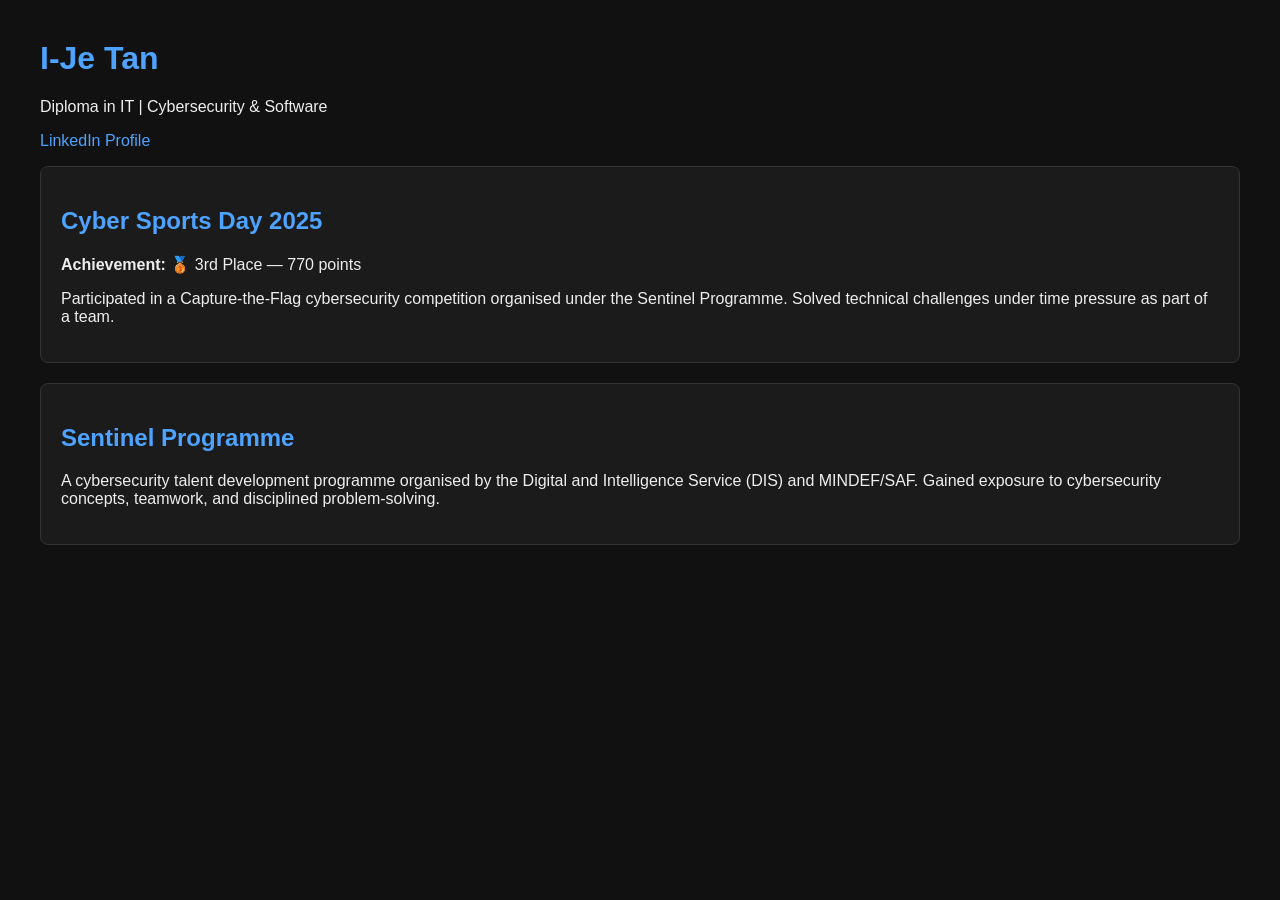
==== index.html @ 93684043 "Create initial digital portfolio webpage This is the initial commit for the digital portfolio webpag" ====
<!DOCTYPE html>
<html lang="en">
<head>
  <meta charset="UTF-8">
  <title>I-Je Tan | Digital Portfolio</title>
  <meta name="viewport" content="width=device-width, initial-scale=1">
  <style>
    body {
      font-family: Arial, sans-serif;
      margin: 40px;
      background: #111;
      color: #eee;
    }
    h1, h2 {
      color: #4da3ff;
    }
    a {
      color: #4da3ff;
      text-decoration: none;
    }
    .card {
      border: 1px solid #333;
      padding: 20px;
      margin-bottom: 20px;
      border-radius: 8px;
      background: #1b1b1b;
    }
  </style>
</head>
<body>

  <h1>I-Je Tan</h1>
  <p>Diploma in IT | Cybersecurity & Software</p>
  <p>
    <a href="https://www.linkedin.com/in/i-je-tan-664013350/" target="_blank">
      LinkedIn Profile
    </a>
  </p>

  <div class="card">
    <h2>Cyber Sports Day 2025</h2>
    <p><strong>Achievement:</strong> 🥉 3rd Place — 770 points</p>
    <p>
      Participated in a Capture-the-Flag cybersecurity competition organised under the
      Sentinel Programme. Solved technical challenges under time pressure as part of a team.
    </p>
  </div>

  <div class="card">
    <h2>Sentinel Programme</h2>
    <p>
      A cybersecurity talent development programme organised by the Digital and Intelligence
      Service (DIS) and MINDEF/SAF. Gained exposure to cybersecurity concepts, teamwork,
      and disciplined problem-solving.
    </p>
  </div>

</body>
</html>
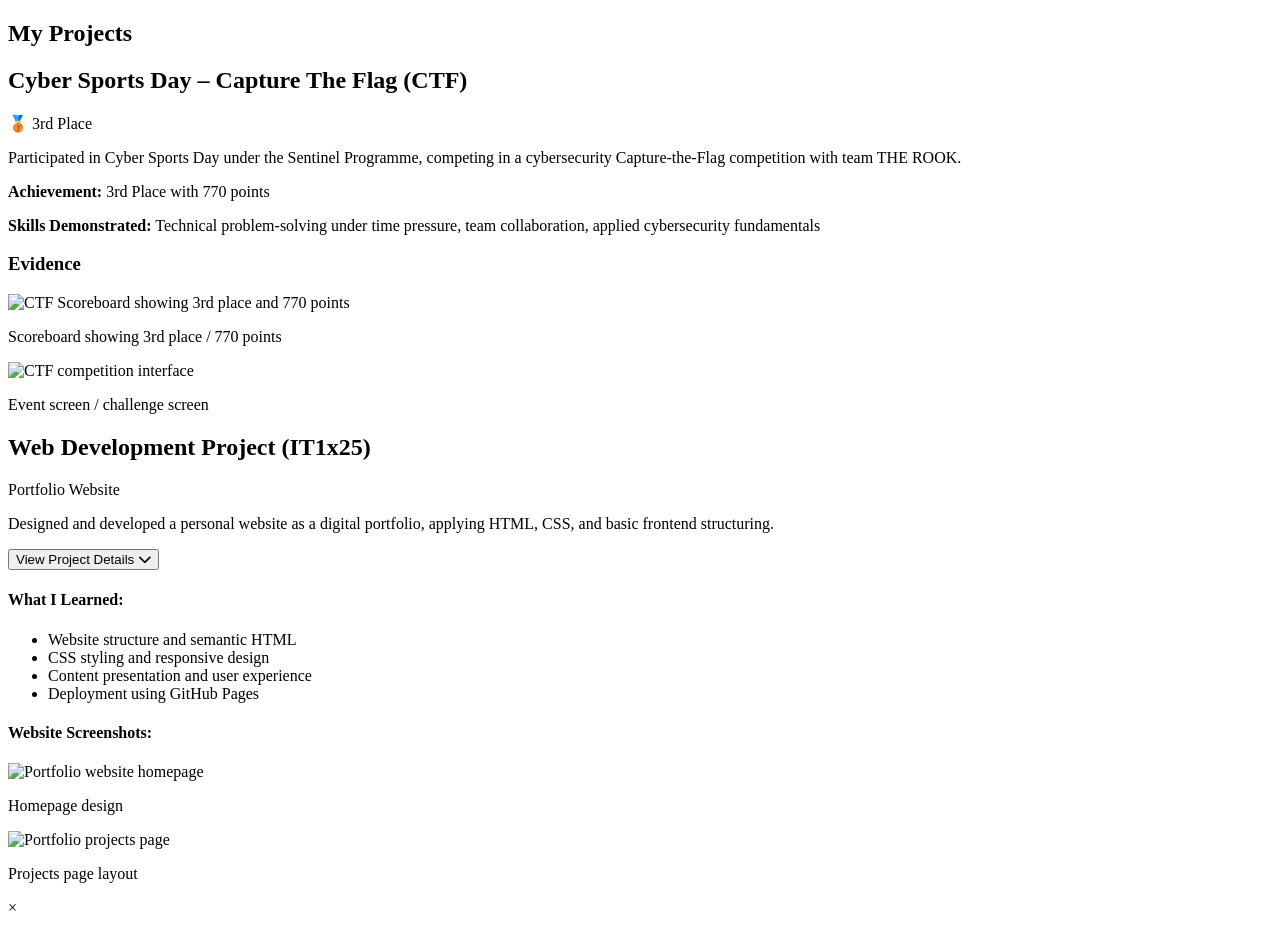
==== commit 48458af4: "Revise index.html for portfolio enhancements Updated the structure and content of the portfolio page" ====
--- a/index.html
+++ b/index.html
@@ -1,59 +1,114 @@
 <!DOCTYPE html>
 <html lang="en">
 <head>
-  <meta charset="UTF-8">
-  <title>I-Je Tan | Digital Portfolio</title>
-  <meta name="viewport" content="width=device-width, initial-scale=1">
-  <style>
-    body {
-      font-family: Arial, sans-serif;
-      margin: 40px;
-      background: #111;
-      color: #eee;
-    }
-    h1, h2 {
-      color: #4da3ff;
-    }
-    a {
-      color: #4da3ff;
-      text-decoration: none;
-    }
-    .card {
-      border: 1px solid #333;
-      padding: 20px;
-      margin-bottom: 20px;
-      border-radius: 8px;
-      background: #1b1b1b;
-    }
-  </style>
+    <meta charset="UTF-8">
+    <meta name="viewport" content="width=device-width, initial-scale=1.0">
+    <title>Projects - Your Portfolio</title>
+    <link rel="stylesheet" href="../css/style.css">
+    <link rel="stylesheet" href="https://cdnjs.cloudflare.com/ajax/libs/font-awesome/6.4.0/css/all.min.css">
 </head>
 <body>
+    <nav class="navbar">
+        <!-- Same navigation as index.html -->
+    </nav>
 
-  <h1>I-Je Tan</h1>
-  <p>Diploma in IT | Cybersecurity & Software</p>
-  <p>
-    <a href="https://www.linkedin.com/in/i-je-tan-664013350/" target="_blank">
-      LinkedIn Profile
-    </a>
-  </p>
+    <section class="projects">
+        <div class="container">
+            <h1>My Projects</h1>
+            
+            <!-- Cyber Sports Day CTF -->
+            <div class="project-card fade-in">
+                <div class="project-header">
+                    <h2>Cyber Sports Day – Capture The Flag (CTF)</h2>
+                    <span class="badge">🥉 3rd Place</span>
+                </div>
+                <div class="project-content">
+                    <p>Participated in Cyber Sports Day under the Sentinel Programme, competing in a cybersecurity Capture-the-Flag competition with team THE ROOK.</p>
+                    <div class="project-details">
+                        <p><strong>Achievement:</strong> 3rd Place with 770 points</p>
+                        <p><strong>Skills Demonstrated:</strong> Technical problem-solving under time pressure, team collaboration, applied cybersecurity fundamentals</p>
+                    </div>
+                    
+                    <!-- Image Gallery -->
+                    <div class="image-gallery">
+                        <h3>Evidence</h3>
+                        <div class="gallery-grid">
+                            <div class="gallery-item">
+                                <img src="../assets/images/cyber-sports/scoreboard.png" 
+                                     alt="CTF Scoreboard showing 3rd place and 770 points" 
+                                     class="lightbox-trigger"
+                                     data-caption="CTF Competition Scoreboard - 3rd Place with 770 points">
+                                <p class="caption">Scoreboard showing 3rd place / 770 points</p>
+                            </div>
+                            <div class="gallery-item">
+                                <img src="../assets/images/cyber-sports/competition.png" 
+                                     alt="CTF competition interface" 
+                                     class="lightbox-trigger"
+                                     data-caption="CTF Competition Interface - Team THE ROOK">
+                                <p class="caption">Event screen / challenge screen</p>
+                            </div>
+                        </div>
+                    </div>
+                </div>
+            </div>
 
-  <div class="card">
-    <h2>Cyber Sports Day 2025</h2>
-    <p><strong>Achievement:</strong> 🥉 3rd Place — 770 points</p>
-    <p>
-      Participated in a Capture-the-Flag cybersecurity competition organised under the
-      Sentinel Programme. Solved technical challenges under time pressure as part of a team.
-    </p>
-  </div>
+            <!-- Web Development Project -->
+            <div class="project-card fade-in">
+                <div class="project-header">
+                    <h2>Web Development Project (IT1x25)</h2>
+                    <span class="badge">Portfolio Website</span>
+                </div>
+                <div class="project-content">
+                    <p>Designed and developed a personal website as a digital portfolio, applying HTML, CSS, and basic frontend structuring.</p>
+                    
+                    <button class="expand-btn">View Project Details <i class="fas fa-chevron-down"></i></button>
+                    
+                    <div class="expandable-content">
+                        <h4>What I Learned:</h4>
+                        <ul>
+                            <li>Website structure and semantic HTML</li>
+                            <li>CSS styling and responsive design</li>
+                            <li>Content presentation and user experience</li>
+                            <li>Deployment using GitHub Pages</li>
+                        </ul>
+                        
+                        <!-- Website Screenshots -->
+                        <div class="image-gallery">
+                            <h4>Website Screenshots:</h4>
+                            <div class="gallery-grid">
+                                <div class="gallery-item">
+                                    <img src="../assets/images/website/homepage.png" 
+                                         alt="Portfolio website homepage" 
+                                         class="lightbox-trigger"
+                                         data-caption="Portfolio Homepage - Clean and professional design">
+                                    <p class="caption">Homepage design</p>
+                                </div>
+                                <div class="gallery-item">
+                                    <img src="../assets/images/website/projects-page.png" 
+                                         alt="Portfolio projects page" 
+                                         class="lightbox-trigger"
+                                         data-caption="Projects Page - Showcasing technical work">
+                                    <p class="caption">Projects page layout</p>
+                                </div>
+                            </div>
+                        </div>
+                    </div>
+                </div>
+            </div>
+        </div>
+    </section>
 
-  <div class="card">
-    <h2>Sentinel Programme</h2>
-    <p>
-      A cybersecurity talent development programme organised by the Digital and Intelligence
-      Service (DIS) and MINDEF/SAF. Gained exposure to cybersecurity concepts, teamwork,
-      and disciplined problem-solving.
-    </p>
-  </div>
+    <!-- Lightbox Modal -->
+    <div id="lightbox" class="lightbox">
+        <span class="close-lightbox">&times;</span>
+        <img class="lightbox-content" id="lightbox-img">
+        <div id="lightbox-caption"></div>
+    </div>
 
+    <footer>
+        <!-- Same footer as index.html -->
+    </footer>
+
+    <script src="../js/main.js"></script>
 </body>
 </html>
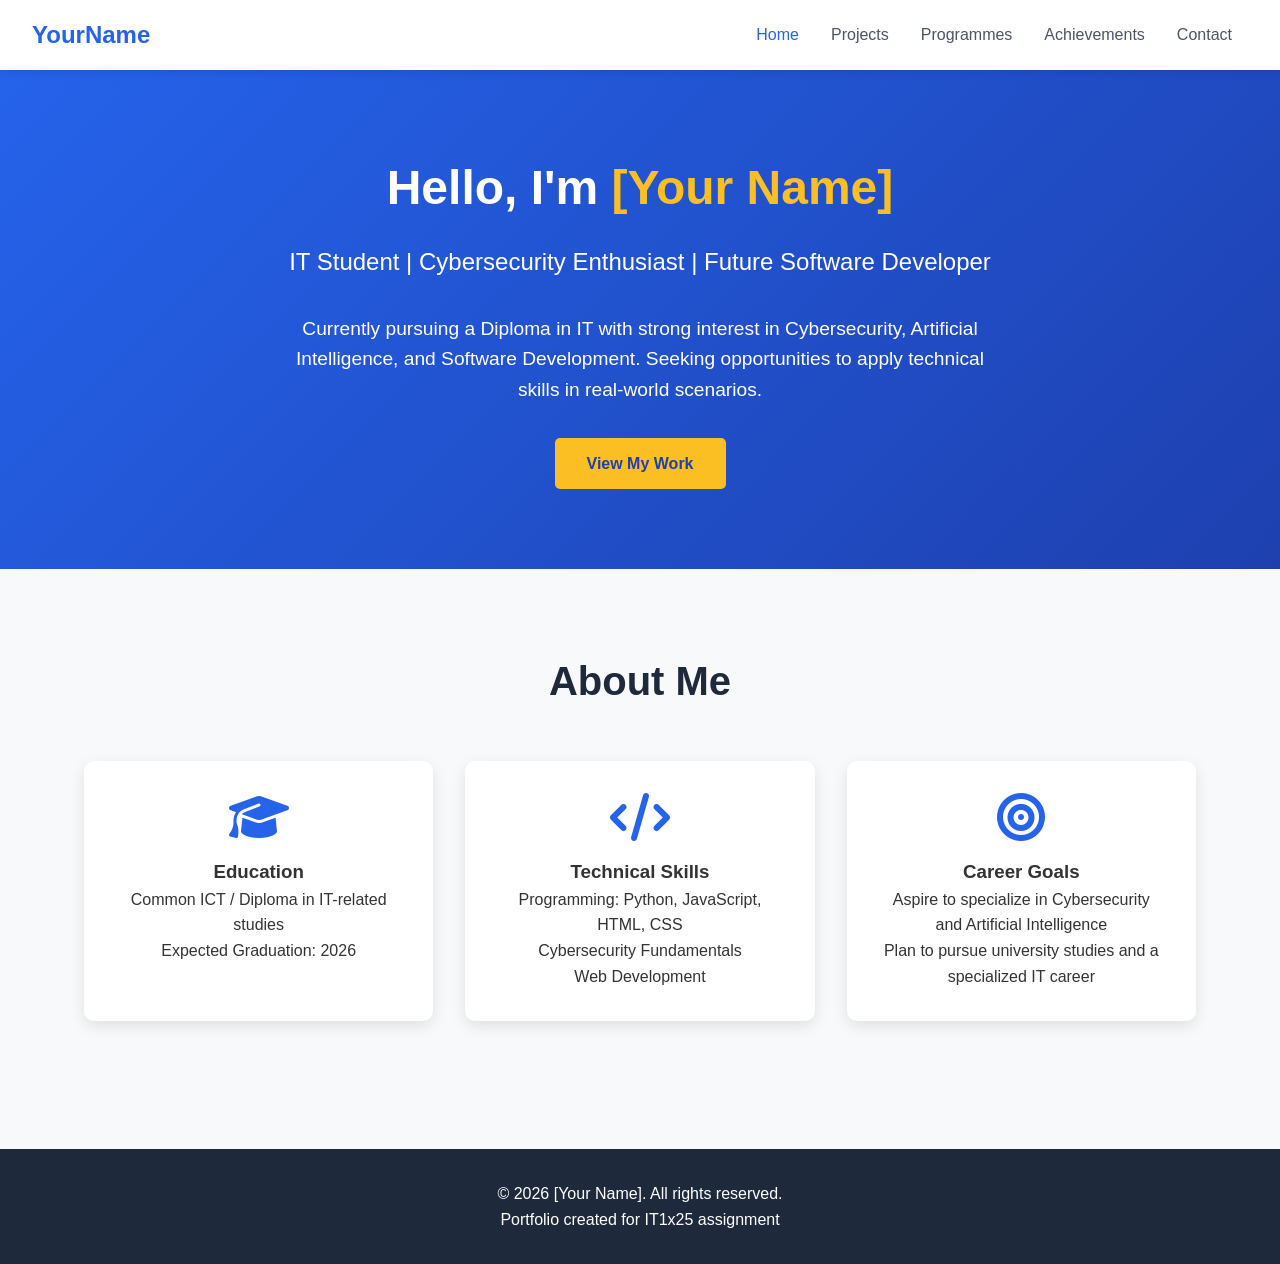
==== commit c718f4a6: "Revamp index.html with new layout and content Updated the title and stylesheet link. Enhanced naviga" ====
--- a/index.html
+++ b/index.html
@@ -3,112 +3,72 @@
 <head>
     <meta charset="UTF-8">
     <meta name="viewport" content="width=device-width, initial-scale=1.0">
-    <title>Projects - Your Portfolio</title>
-    <link rel="stylesheet" href="../css/style.css">
+    <title>Your Name - Portfolio</title>
+    <link rel="stylesheet" href="css/style.css">
     <link rel="stylesheet" href="https://cdnjs.cloudflare.com/ajax/libs/font-awesome/6.4.0/css/all.min.css">
 </head>
 <body>
     <nav class="navbar">
-        <!-- Same navigation as index.html -->
+        <div class="nav-container">
+            <a href="index.html" class="logo">YourName</a>
+            <ul class="nav-menu">
+                <li><a href="index.html" class="nav-link active">Home</a></li>
+                <li><a href="pages/projects.html" class="nav-link">Projects</a></li>
+                <li><a href="pages/programmes.html" class="nav-link">Programmes</a></li>
+                <li><a href="pages/achievements.html" class="nav-link">Achievements</a></li>
+                <li><a href="pages/contact.html" class="nav-link">Contact</a></li>
+            </ul>
+            <div class="hamburger">
+                <span class="bar"></span>
+                <span class="bar"></span>
+                <span class="bar"></span>
+            </div>
+        </div>
     </nav>
 
-    <section class="projects">
+    <section class="hero">
+        <div class="hero-content">
+            <h1 class="fade-in">Hello, I'm <span class="highlight">[Your Name]</span></h1>
+            <h2 class="fade-in">IT Student | Cybersecurity Enthusiast | Future Software Developer</h2>
+            <p class="fade-in">Currently pursuing a Diploma in IT with strong interest in Cybersecurity, Artificial Intelligence, and Software Development. Seeking opportunities to apply technical skills in real-world scenarios.</p>
+            <a href="pages/projects.html" class="btn fade-in">View My Work</a>
+        </div>
+    </section>
+
+    <section class="about">
         <div class="container">
-            <h1>My Projects</h1>
-            
-            <!-- Cyber Sports Day CTF -->
-            <div class="project-card fade-in">
-                <div class="project-header">
-                    <h2>Cyber Sports Day – Capture The Flag (CTF)</h2>
-                    <span class="badge">🥉 3rd Place</span>
+            <h2>About Me</h2>
+            <div class="about-grid">
+                <div class="about-card">
+                    <i class="fas fa-graduation-cap"></i>
+                    <h3>Education</h3>
+                    <p>Common ICT / Diploma in IT-related studies</p>
+                    <p>Expected Graduation: 2026</p>
                 </div>
-                <div class="project-content">
-                    <p>Participated in Cyber Sports Day under the Sentinel Programme, competing in a cybersecurity Capture-the-Flag competition with team THE ROOK.</p>
-                    <div class="project-details">
-                        <p><strong>Achievement:</strong> 3rd Place with 770 points</p>
-                        <p><strong>Skills Demonstrated:</strong> Technical problem-solving under time pressure, team collaboration, applied cybersecurity fundamentals</p>
-                    </div>
-                    
-                    <!-- Image Gallery -->
-                    <div class="image-gallery">
-                        <h3>Evidence</h3>
-                        <div class="gallery-grid">
-                            <div class="gallery-item">
-                                <img src="../assets/images/cyber-sports/scoreboard.png" 
-                                     alt="CTF Scoreboard showing 3rd place and 770 points" 
-                                     class="lightbox-trigger"
-                                     data-caption="CTF Competition Scoreboard - 3rd Place with 770 points">
-                                <p class="caption">Scoreboard showing 3rd place / 770 points</p>
-                            </div>
-                            <div class="gallery-item">
-                                <img src="../assets/images/cyber-sports/competition.png" 
-                                     alt="CTF competition interface" 
-                                     class="lightbox-trigger"
-                                     data-caption="CTF Competition Interface - Team THE ROOK">
-                                <p class="caption">Event screen / challenge screen</p>
-                            </div>
-                        </div>
-                    </div>
+                <div class="about-card">
+                    <i class="fas fa-code"></i>
+                    <h3>Technical Skills</h3>
+                    <p>Programming: Python, JavaScript, HTML, CSS</p>
+                    <p>Cybersecurity Fundamentals</p>
+                    <p>Web Development</p>
                 </div>
-            </div>
-
-            <!-- Web Development Project -->
-            <div class="project-card fade-in">
-                <div class="project-header">
-                    <h2>Web Development Project (IT1x25)</h2>
-                    <span class="badge">Portfolio Website</span>
-                </div>
-                <div class="project-content">
-                    <p>Designed and developed a personal website as a digital portfolio, applying HTML, CSS, and basic frontend structuring.</p>
-                    
-                    <button class="expand-btn">View Project Details <i class="fas fa-chevron-down"></i></button>
-                    
-                    <div class="expandable-content">
-                        <h4>What I Learned:</h4>
-                        <ul>
-                            <li>Website structure and semantic HTML</li>
-                            <li>CSS styling and responsive design</li>
-                            <li>Content presentation and user experience</li>
-                            <li>Deployment using GitHub Pages</li>
-                        </ul>
-                        
-                        <!-- Website Screenshots -->
-                        <div class="image-gallery">
-                            <h4>Website Screenshots:</h4>
-                            <div class="gallery-grid">
-                                <div class="gallery-item">
-                                    <img src="../assets/images/website/homepage.png" 
-                                         alt="Portfolio website homepage" 
-                                         class="lightbox-trigger"
-                                         data-caption="Portfolio Homepage - Clean and professional design">
-                                    <p class="caption">Homepage design</p>
-                                </div>
-                                <div class="gallery-item">
-                                    <img src="../assets/images/website/projects-page.png" 
-                                         alt="Portfolio projects page" 
-                                         class="lightbox-trigger"
-                                         data-caption="Projects Page - Showcasing technical work">
-                                    <p class="caption">Projects page layout</p>
-                                </div>
-                            </div>
-                        </div>
-                    </div>
+                <div class="about-card">
+                    <i class="fas fa-bullseye"></i>
+                    <h3>Career Goals</h3>
+                    <p>Aspire to specialize in Cybersecurity and Artificial Intelligence</p>
+                    <p>Plan to pursue university studies and a specialized IT career</p>
                 </div>
             </div>
         </div>
     </section>
 
-    <!-- Lightbox Modal -->
-    <div id="lightbox" class="lightbox">
-        <span class="close-lightbox">&times;</span>
-        <img class="lightbox-content" id="lightbox-img">
-        <div id="lightbox-caption"></div>
-    </div>
-
     <footer>
-        <!-- Same footer as index.html -->
+        <div class="container">
+            <p>&copy; 2026 [Your Name]. All rights reserved.</p>
+            <p>Portfolio created for IT1x25 assignment</p>
+        </div>
     </footer>
 
-    <script src="../js/main.js"></script>
+    <script src="js/main.js"></script>
 </body>
 </html>
--- a/css/style.css
+++ b/css/style.css
@@ -0,0 +1,362 @@
+/* Reset and Base Styles */
+* {
+    margin: 0;
+    padding: 0;
+    box-sizing: border-box;
+}
+
+body {
+    font-family: 'Segoe UI', Tahoma, Geneva, Verdana, sans-serif;
+    line-height: 1.6;
+    color: #333;
+    background-color: #f8f9fa;
+}
+
+.container {
+    width: 90%;
+    max-width: 1200px;
+    margin: 0 auto;
+    padding: 0 20px;
+}
+
+/* Navigation */
+.navbar {
+    background-color: #fff;
+    box-shadow: 0 2px 10px rgba(0,0,0,0.1);
+    position: sticky;
+    top: 0;
+    z-index: 1000;
+}
+
+.nav-container {
+    display: flex;
+    justify-content: space-between;
+    align-items: center;
+    padding: 1rem 2rem;
+}
+
+.logo {
+    font-size: 1.5rem;
+    font-weight: 700;
+    color: #2563eb;
+    text-decoration: none;
+}
+
+.nav-menu {
+    display: flex;
+    list-style: none;
+}
+
+.nav-link {
+    padding: 0.5rem 1rem;
+    text-decoration: none;
+    color: #4b5563;
+    font-weight: 500;
+    transition: color 0.3s;
+}
+
+.nav-link:hover, .nav-link.active {
+    color: #2563eb;
+}
+
+.hamburger {
+    display: none;
+    cursor: pointer;
+}
+
+.bar {
+    display: block;
+    width: 25px;
+    height: 3px;
+    margin: 5px auto;
+    background-color: #333;
+    transition: all 0.3s;
+}
+
+/* Hero Section */
+.hero {
+    background: linear-gradient(135deg, #2563eb 0%, #1e40af 100%);
+    color: white;
+    padding: 5rem 0;
+    text-align: center;
+}
+
+.hero-content h1 {
+    font-size: 3rem;
+    margin-bottom: 1rem;
+}
+
+.highlight {
+    color: #fbbf24;
+}
+
+.hero-content h2 {
+    font-size: 1.5rem;
+    font-weight: 400;
+    margin-bottom: 2rem;
+    opacity: 0.9;
+}
+
+.hero-content p {
+    font-size: 1.2rem;
+    max-width: 700px;
+    margin: 0 auto 2rem;
+    opacity: 0.9;
+}
+
+.btn {
+    display: inline-block;
+    background-color: #fbbf24;
+    color: #1e40af;
+    padding: 0.8rem 2rem;
+    border-radius: 5px;
+    text-decoration: none;
+    font-weight: 600;
+    transition: transform 0.3s, background-color 0.3s;
+}
+
+.btn:hover {
+    transform: translateY(-3px);
+    background-color: #f59e0b;
+}
+
+/* About Section */
+.about {
+    padding: 5rem 0;
+}
+
+.about h2 {
+    text-align: center;
+    font-size: 2.5rem;
+    margin-bottom: 3rem;
+    color: #1e293b;
+}
+
+.about-grid {
+    display: grid;
+    grid-template-columns: repeat(auto-fit, minmax(300px, 1fr));
+    gap: 2rem;
+}
+
+.about-card {
+    background: white;
+    padding: 2rem;
+    border-radius: 10px;
+    box-shadow: 0 5px 15px rgba(0,0,0,0.1);
+    text-align: center;
+    transition: transform 0.3s;
+}
+
+.about-card:hover {
+    transform: translateY(-10px);
+}
+
+.about-card i {
+    font-size: 3rem;
+    color: #2563eb;
+    margin-bottom: 1rem;
+}
+
+/* Projects Section */
+.projects {
+    padding: 5rem 0;
+}
+
+.project-card {
+    background: white;
+    border-radius: 10px;
+    box-shadow: 0 5px 15px rgba(0,0,0,0.1);
+    margin-bottom: 2rem;
+    overflow: hidden;
+}
+
+.project-header {
+    background: linear-gradient(135deg, #2563eb 0%, #1e40af 100%);
+    color: white;
+    padding: 1.5rem 2rem;
+    display: flex;
+    justify-content: space-between;
+    align-items: center;
+}
+
+.badge {
+    background-color: #fbbf24;
+    color: #1e40af;
+    padding: 0.3rem 1rem;
+    border-radius: 20px;
+    font-weight: 600;
+}
+
+.project-content {
+    padding: 2rem;
+}
+
+.project-details {
+    background-color: #f8fafc;
+    padding: 1rem;
+    border-radius: 5px;
+    margin: 1rem 0;
+}
+
+/* Image Gallery */
+.image-gallery {
+    margin-top: 2rem;
+}
+
+.gallery-grid {
+    display: grid;
+    grid-template-columns: repeat(auto-fit, minmax(250px, 1fr));
+    gap: 1.5rem;
+    margin-top: 1rem;
+}
+
+.gallery-item {
+    text-align: center;
+}
+
+.gallery-item img {
+    width: 100%;
+    height: 200px;
+    object-fit: cover;
+    border-radius: 8px;
+    cursor: pointer;
+    transition: transform 0.3s;
+}
+
+.gallery-item img:hover {
+    transform: scale(1.05);
+}
+
+.caption {
+    margin-top: 0.5rem;
+    font-size: 0.9rem;
+    color: #64748b;
+}
+
+/* Expandable Content */
+.expand-btn {
+    background-color: #2563eb;
+    color: white;
+    border: none;
+    padding: 0.8rem 1.5rem;
+    border-radius: 5px;
+    cursor: pointer;
+    display: flex;
+    align-items: center;
+    gap: 0.5rem;
+    margin: 1rem 0;
+    transition: background-color 0.3s;
+}
+
+.expand-btn:hover {
+    background-color: #1e40af;
+}
+
+.expandable-content {
+    max-height: 0;
+    overflow: hidden;
+    transition: max-height 0.5s ease;
+}
+
+.expandable-content.active {
+    max-height: 1000px;
+}
+
+/* Lightbox Modal */
+.lightbox {
+    display: none;
+    position: fixed;
+    z-index: 1001;
+    left: 0;
+    top: 0;
+    width: 100%;
+    height: 100%;
+    background-color: rgba(0,0,0,0.9);
+    justify-content: center;
+    align-items: center;
+}
+
+.lightbox-content {
+    max-width: 90%;
+    max-height: 80%;
+    border-radius: 5px;
+}
+
+.close-lightbox {
+    position: absolute;
+    top: 20px;
+    right: 30px;
+    color: white;
+    font-size: 40px;
+    font-weight: bold;
+    cursor: pointer;
+}
+
+#lightbox-caption {
+    position: absolute;
+    bottom: 20px;
+    color: white;
+    text-align: center;
+    width: 100%;
+    padding: 10px;
+}
+
+/* Animations */
+.fade-in {
+    opacity: 0;
+    transform: translateY(20px);
+    animation: fadeIn 0.8s ease forwards;
+}
+
+@keyframes fadeIn {
+    to {
+        opacity: 1;
+        transform: translateY(0);
+    }
+}
+
+/* Footer */
+footer {
+    background-color: #1e293b;
+    color: white;
+    text-align: center;
+    padding: 2rem 0;
+    margin-top: 3rem;
+}
+
+/* Responsive Design */
+@media (max-width: 768px) {
+    .hamburger {
+        display: block;
+    }
+    
+    .nav-menu {
+        position: fixed;
+        left: -100%;
+        top: 70px;
+        flex-direction: column;
+        background-color: white;
+        width: 100%;
+        text-align: center;
+        transition: 0.3s;
+        box-shadow: 0 10px 27px rgba(0,0,0,0.05);
+        padding: 2rem 0;
+    }
+    
+    .nav-menu.active {
+        left: 0;
+    }
+    
+    .nav-link {
+        margin: 1rem 0;
+        display: block;
+    }
+    
+    .hero-content h1 {
+        font-size: 2rem;
+    }
+    
+    .hero-content h2 {
+        font-size: 1.2rem;
+    }
+}
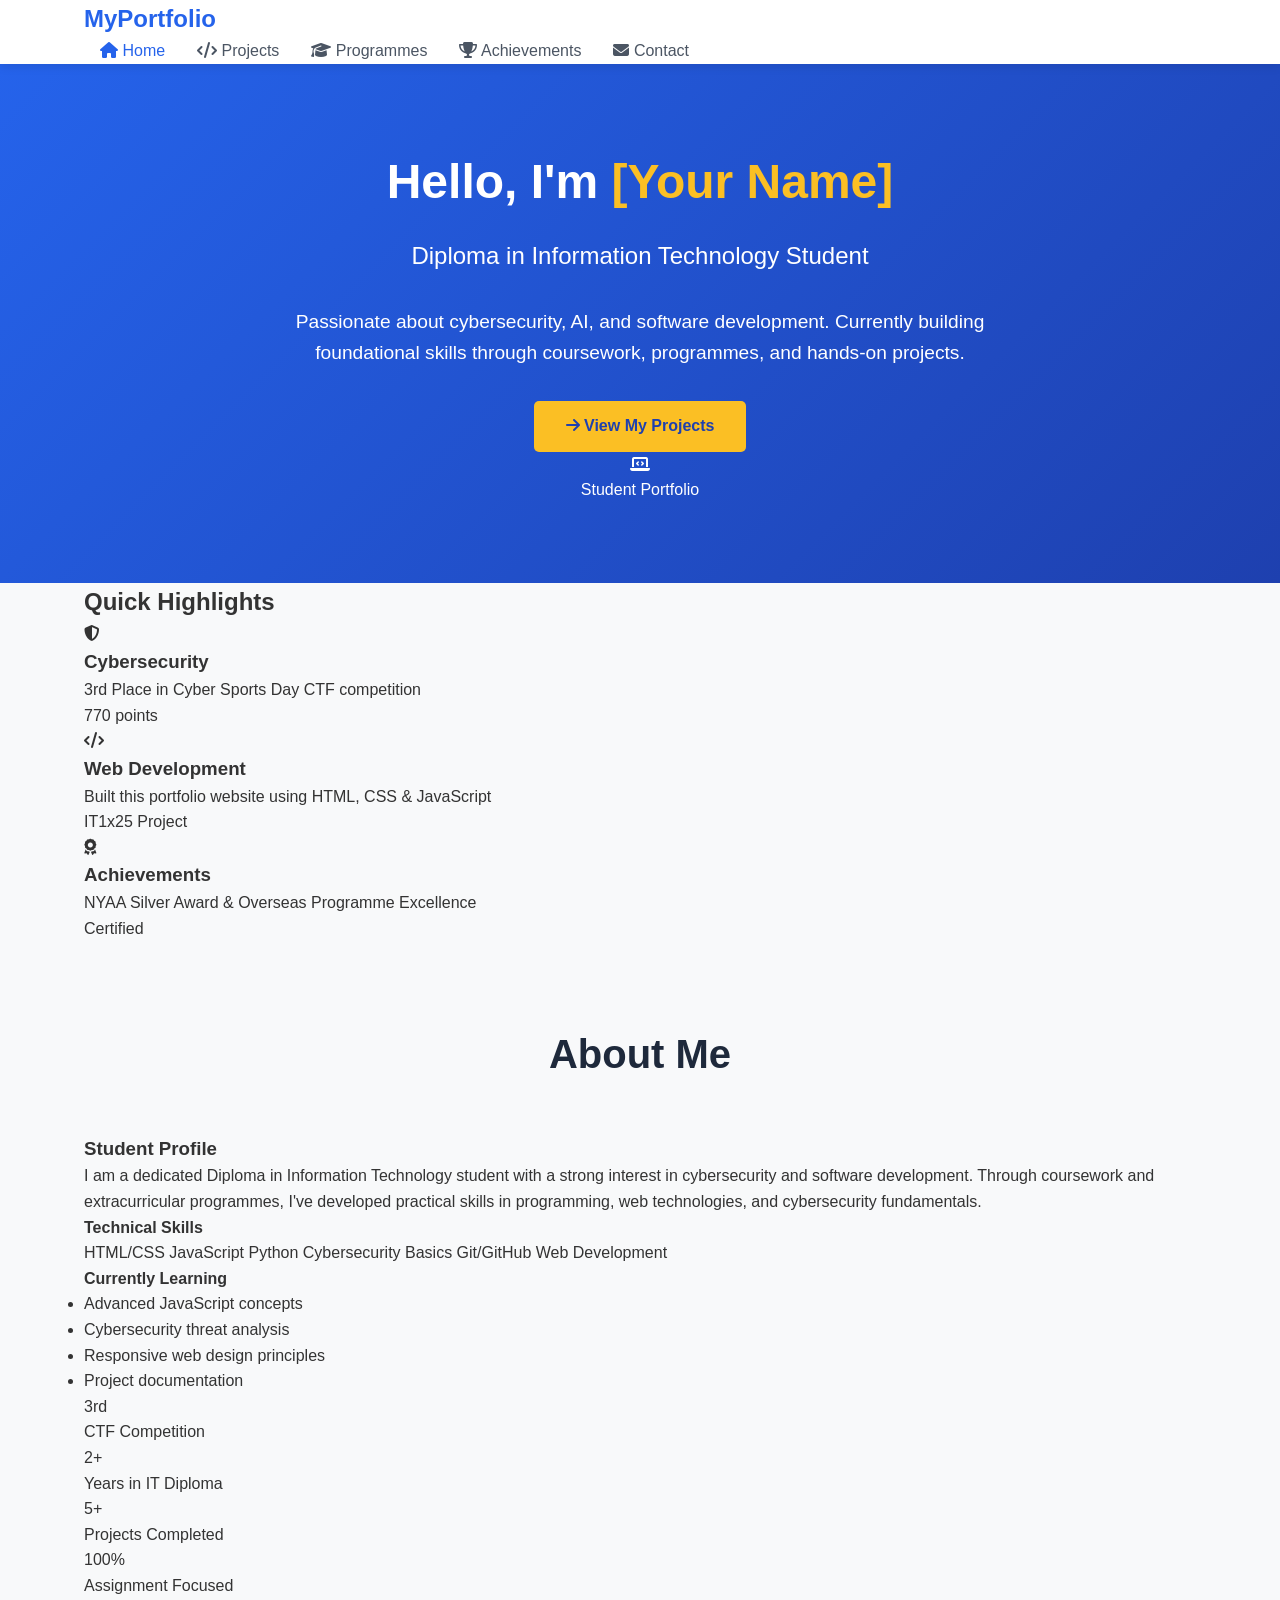
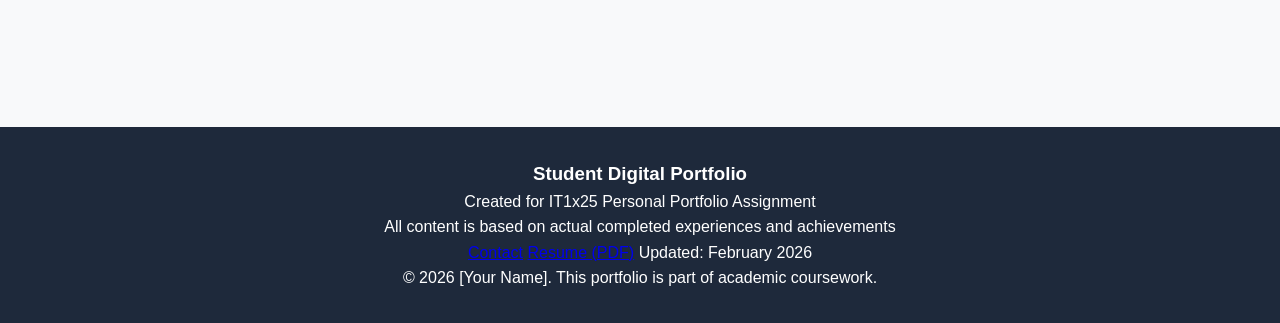
==== commit bdb128ab: "Update index.html" ====
--- a/index.html
+++ b/index.html
@@ -3,72 +3,157 @@
 <head>
     <meta charset="UTF-8">
     <meta name="viewport" content="width=device-width, initial-scale=1.0">
-    <title>Your Name - Portfolio</title>
+    <title>My Portfolio | IT Student</title>
     <link rel="stylesheet" href="css/style.css">
     <link rel="stylesheet" href="https://cdnjs.cloudflare.com/ajax/libs/font-awesome/6.4.0/css/all.min.css">
+    <link rel="preconnect" href="https://fonts.googleapis.com">
+    <link rel="preconnect" href="https://fonts.gstatic.com" crossorigin>
+    <link href="https://fonts.googleapis.com/css2?family=Poppins:wght@300;400;500;600;700&family=Roboto:wght@300;400;500&display=swap" rel="stylesheet">
 </head>
 <body>
+    <!-- Navigation Bar -->
     <nav class="navbar">
-        <div class="nav-container">
-            <a href="index.html" class="logo">YourName</a>
-            <ul class="nav-menu">
-                <li><a href="index.html" class="nav-link active">Home</a></li>
-                <li><a href="pages/projects.html" class="nav-link">Projects</a></li>
-                <li><a href="pages/programmes.html" class="nav-link">Programmes</a></li>
-                <li><a href="pages/achievements.html" class="nav-link">Achievements</a></li>
-                <li><a href="pages/contact.html" class="nav-link">Contact</a></li>
+        <div class="container">
+            <a href="index.html" class="logo">MyPortfolio</a>
+            <div class="hamburger" id="hamburger">
+                <span></span>
+                <span></span>
+                <span></span>
+            </div>
+            <ul class="nav-menu" id="nav-menu">
+                <li><a href="index.html" class="nav-link active"><i class="fas fa-home"></i> Home</a></li>
+                <li><a href="pages/projects.html" class="nav-link"><i class="fas fa-code"></i> Projects</a></li>
+                <li><a href="pages/programmes.html" class="nav-link"><i class="fas fa-graduation-cap"></i> Programmes</a></li>
+                <li><a href="pages/achievements.html" class="nav-link"><i class="fas fa-trophy"></i> Achievements</a></li>
+                <li><a href="pages/contact.html" class="nav-link"><i class="fas fa-envelope"></i> Contact</a></li>
             </ul>
-            <div class="hamburger">
-                <span class="bar"></span>
-                <span class="bar"></span>
-                <span class="bar"></span>
-            </div>
         </div>
     </nav>
 
-    <section class="hero">
-        <div class="hero-content">
-            <h1 class="fade-in">Hello, I'm <span class="highlight">[Your Name]</span></h1>
-            <h2 class="fade-in">IT Student | Cybersecurity Enthusiast | Future Software Developer</h2>
-            <p class="fade-in">Currently pursuing a Diploma in IT with strong interest in Cybersecurity, Artificial Intelligence, and Software Development. Seeking opportunities to apply technical skills in real-world scenarios.</p>
-            <a href="pages/projects.html" class="btn fade-in">View My Work</a>
+    <!-- Hero Section -->
+    <header class="hero">
+        <div class="container">
+            <div class="hero-content">
+                <h1 class="fade-in">Hello, I'm <span class="highlight">[Your Name]</span></h1>
+                <h2 class="fade-in">Diploma in Information Technology Student</h2>
+                <p class="fade-in">Passionate about cybersecurity, AI, and software development. Currently building foundational skills through coursework, programmes, and hands-on projects.</p>
+                <a href="pages/projects.html" class="btn fade-in">
+                    <i class="fas fa-arrow-right"></i> View My Projects
+                </a>
+            </div>
+            <div class="hero-image fade-in">
+                <div class="image-placeholder">
+                    <i class="fas fa-laptop-code"></i>
+                    <p>Student Portfolio</p>
+                </div>
+            </div>
         </div>
-    </section>
+    </header>
 
-    <section class="about">
+    <!-- Quick Highlights -->
+    <section class="highlights">
         <div class="container">
-            <h2>About Me</h2>
-            <div class="about-grid">
-                <div class="about-card">
-                    <i class="fas fa-graduation-cap"></i>
-                    <h3>Education</h3>
-                    <p>Common ICT / Diploma in IT-related studies</p>
-                    <p>Expected Graduation: 2026</p>
+            <h2 class="section-title">Quick Highlights</h2>
+            <div class="highlights-grid">
+                <div class="highlight-card">
+                    <div class="highlight-icon">
+                        <i class="fas fa-shield-alt"></i>
+                    </div>
+                    <h3>Cybersecurity</h3>
+                    <p>3rd Place in Cyber Sports Day CTF competition</p>
+                    <span class="highlight-tag">770 points</span>
                 </div>
-                <div class="about-card">
-                    <i class="fas fa-code"></i>
-                    <h3>Technical Skills</h3>
-                    <p>Programming: Python, JavaScript, HTML, CSS</p>
-                    <p>Cybersecurity Fundamentals</p>
-                    <p>Web Development</p>
+                <div class="highlight-card">
+                    <div class="highlight-icon">
+                        <i class="fas fa-code"></i>
+                    </div>
+                    <h3>Web Development</h3>
+                    <p>Built this portfolio website using HTML, CSS & JavaScript</p>
+                    <span class="highlight-tag">IT1x25 Project</span>
                 </div>
-                <div class="about-card">
-                    <i class="fas fa-bullseye"></i>
-                    <h3>Career Goals</h3>
-                    <p>Aspire to specialize in Cybersecurity and Artificial Intelligence</p>
-                    <p>Plan to pursue university studies and a specialized IT career</p>
+                <div class="highlight-card">
+                    <div class="highlight-icon">
+                        <i class="fas fa-award"></i>
+                    </div>
+                    <h3>Achievements</h3>
+                    <p>NYAA Silver Award & Overseas Programme Excellence</p>
+                    <span class="highlight-tag">Certified</span>
                 </div>
             </div>
         </div>
     </section>
 
+    <!-- About Section -->
+    <section class="about">
+        <div class="container">
+            <h2 class="section-title">About Me</h2>
+            <div class="about-content">
+                <div class="about-text">
+                    <h3>Student Profile</h3>
+                    <p>I am a dedicated Diploma in Information Technology student with a strong interest in cybersecurity and software development. Through coursework and extracurricular programmes, I've developed practical skills in programming, web technologies, and cybersecurity fundamentals.</p>
+                    
+                    <h4>Technical Skills</h4>
+                    <div class="skills-list">
+                        <span class="skill-tag">HTML/CSS</span>
+                        <span class="skill-tag">JavaScript</span>
+                        <span class="skill-tag">Python</span>
+                        <span class="skill-tag">Cybersecurity Basics</span>
+                        <span class="skill-tag">Git/GitHub</span>
+                        <span class="skill-tag">Web Development</span>
+                    </div>
+                    
+                    <h4>Currently Learning</h4>
+                    <ul>
+                        <li>Advanced JavaScript concepts</li>
+                        <li>Cybersecurity threat analysis</li>
+                        <li>Responsive web design principles</li>
+                        <li>Project documentation</li>
+                    </ul>
+                </div>
+                <div class="about-stats">
+                    <div class="stat-card">
+                        <div class="stat-number">3rd</div>
+                        <div class="stat-label">CTF Competition</div>
+                    </div>
+                    <div class="stat-card">
+                        <div class="stat-number">2+</div>
+                        <div class="stat-label">Years in IT Diploma</div>
+                    </div>
+                    <div class="stat-card">
+                        <div class="stat-number">5+</div>
+                        <div class="stat-label">Projects Completed</div>
+                    </div>
+                    <div class="stat-card">
+                        <div class="stat-number">100%</div>
+                        <div class="stat-label">Assignment Focused</div>
+                    </div>
+                </div>
+            </div>
+        </div>
+    </section>
+
+    <!-- Footer -->
     <footer>
         <div class="container">
-            <p>&copy; 2026 [Your Name]. All rights reserved.</p>
-            <p>Portfolio created for IT1x25 assignment</p>
+            <div class="footer-content">
+                <div class="footer-info">
+                    <h3>Student Digital Portfolio</h3>
+                    <p>Created for IT1x25 Personal Portfolio Assignment</p>
+                    <p>All content is based on actual completed experiences and achievements</p>
+                </div>
+                <div class="footer-links">
+                    <a href="pages/contact.html" class="footer-link">Contact</a>
+                    <a href="#" class="footer-link">Resume (PDF)</a>
+                    <span class="footer-link">Updated: February 2026</span>
+                </div>
+            </div>
+            <div class="footer-bottom">
+                <p>&copy; 2026 [Your Name]. This portfolio is part of academic coursework.</p>
+            </div>
         </div>
     </footer>
 
+    <!-- JavaScript -->
     <script src="js/main.js"></script>
 </body>
 </html>
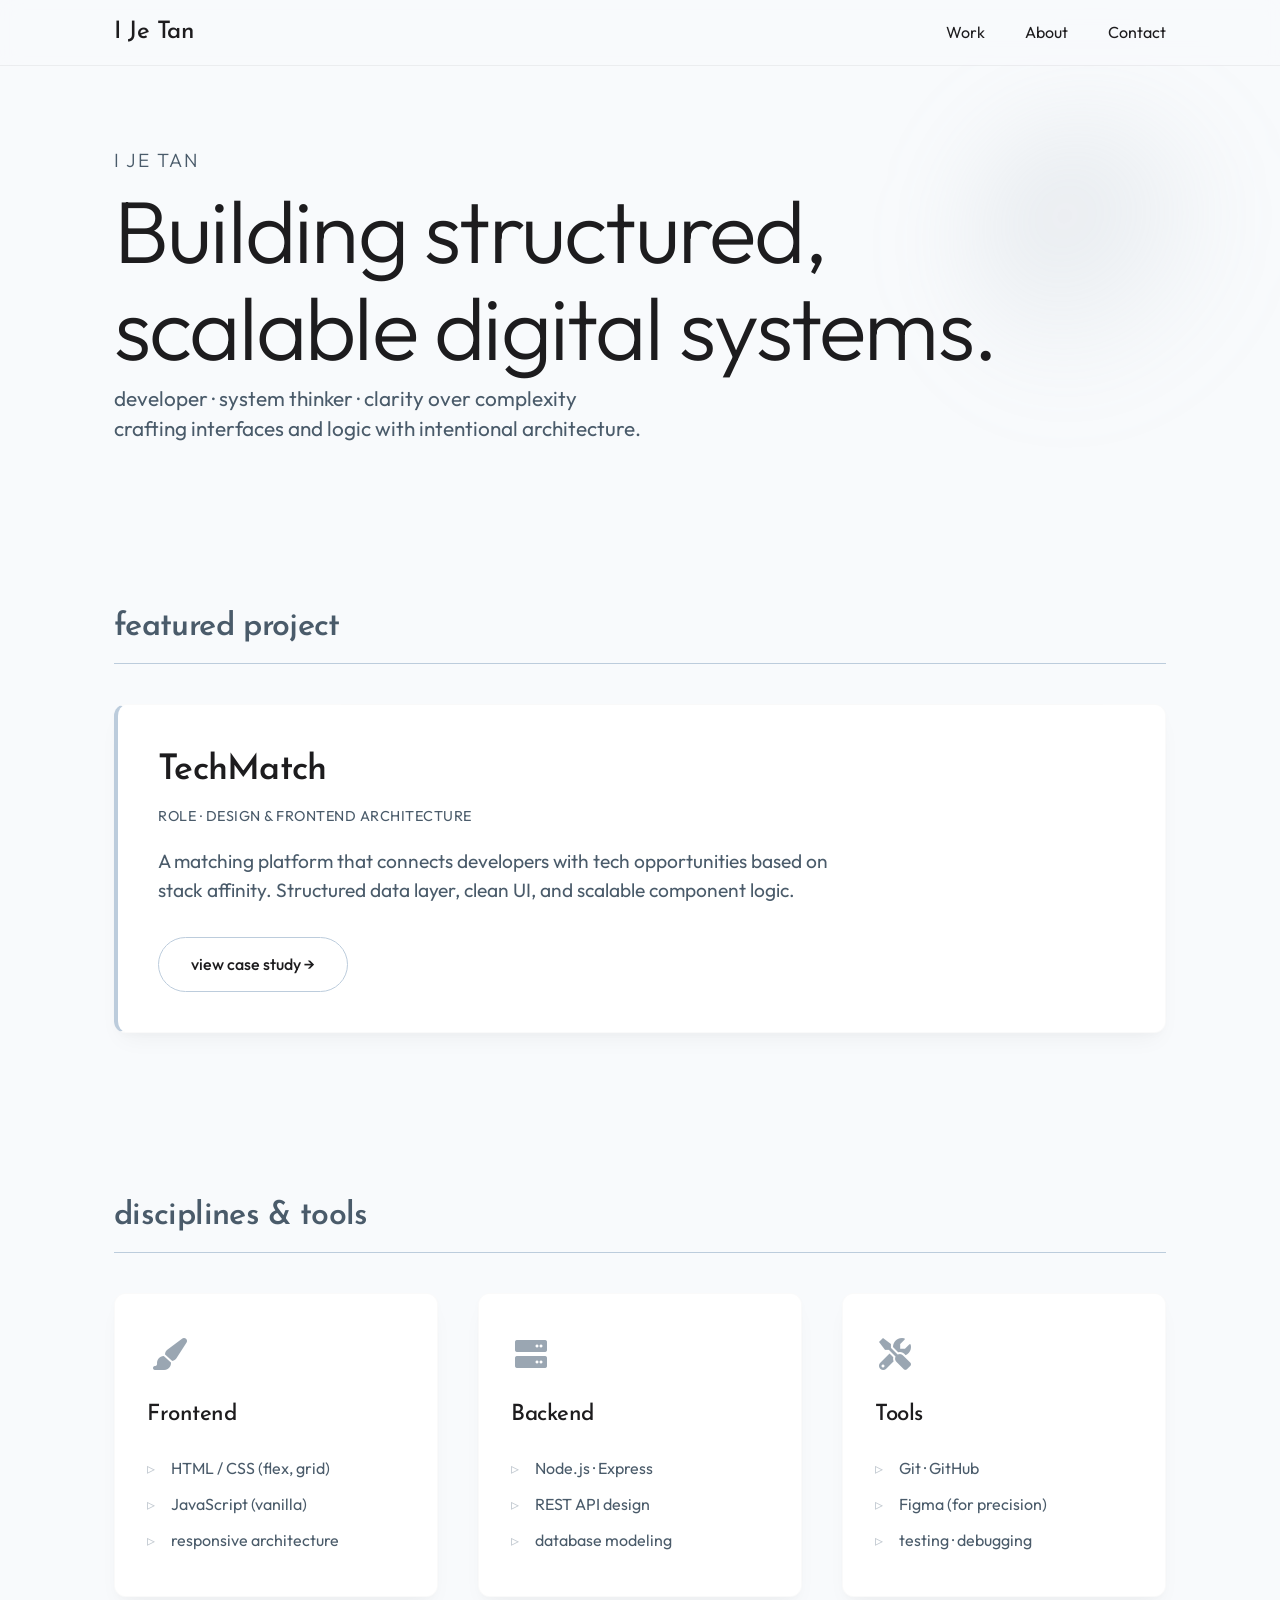
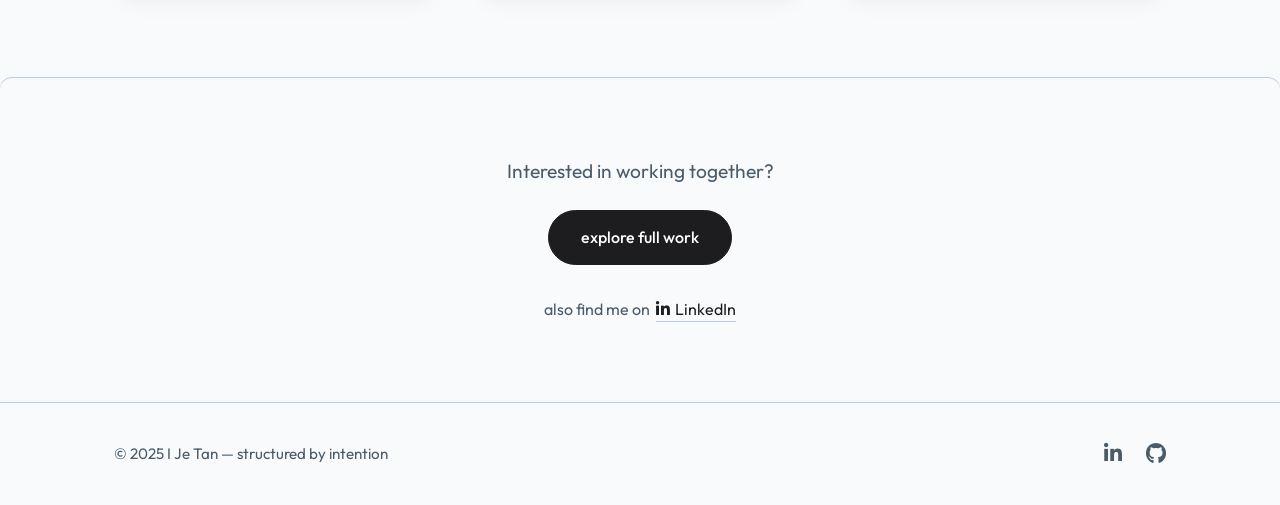
==== commit 1e18db17: "Complete UI overhaul: new typography, accessibility fixes, encoding cleanup, responsive improvements" ====
--- a/index.html
+++ b/index.html
@@ -1,159 +1,147 @@
 <!DOCTYPE html>
 <html lang="en">
 <head>
-    <meta charset="UTF-8">
-    <meta name="viewport" content="width=device-width, initial-scale=1.0">
-    <title>My Portfolio | IT Student</title>
-    <link rel="stylesheet" href="css/style.css">
-    <link rel="stylesheet" href="https://cdnjs.cloudflare.com/ajax/libs/font-awesome/6.4.0/css/all.min.css">
-    <link rel="preconnect" href="https://fonts.googleapis.com">
-    <link rel="preconnect" href="https://fonts.gstatic.com" crossorigin>
-    <link href="https://fonts.googleapis.com/css2?family=Poppins:wght@300;400;500;600;700&family=Roboto:wght@300;400;500&display=swap" rel="stylesheet">
+  <meta charset="UTF-8">
+  <meta name="viewport" content="width=device-width, initial-scale=1.0">
+  <title>I Je Tan · structured systems</title>
+  <!-- style.css contains all base, layout, interactive enhancements, and responsive rules -->
+  <link rel="stylesheet" href="css/style.css">
+  <!-- Font Awesome for icons – clean and minimal -->
+  <link rel="stylesheet" href="https://cdnjs.cloudflare.com/ajax/libs/font-awesome/6.0.0-beta3/css/all.min.css">
+  <!-- small additions for hero eyebrow and featured card accent -->
+  <style>
+    .hero-eyebrow {
+      font-size: 1.2rem;
+      text-transform: uppercase;
+      letter-spacing: 2px;
+      color: var(--text-muted);
+      margin-bottom: 0.5rem;
+      font-weight: 300;
+    }
+    .featured-project-card {
+      border-left: 4px solid var(--border-light);
+    }
+    .cta-intro {
+      font-size: 1.2rem;
+      color: var(--text-muted);
+      margin-bottom: 1.5rem;
+    }
+  </style>
 </head>
 <body>
-    <!-- Navigation Bar -->
-    <nav class="navbar">
-        <div class="container">
-            <a href="index.html" class="logo">MyPortfolio</a>
-            <div class="hamburger" id="hamburger">
-                <span></span>
-                <span></span>
-                <span></span>
-            </div>
-            <ul class="nav-menu" id="nav-menu">
-                <li><a href="index.html" class="nav-link active"><i class="fas fa-home"></i> Home</a></li>
-                <li><a href="pages/projects.html" class="nav-link"><i class="fas fa-code"></i> Projects</a></li>
-                <li><a href="pages/programmes.html" class="nav-link"><i class="fas fa-graduation-cap"></i> Programmes</a></li>
-                <li><a href="pages/achievements.html" class="nav-link"><i class="fas fa-trophy"></i> Achievements</a></li>
-                <li><a href="pages/contact.html" class="nav-link"><i class="fas fa-envelope"></i> Contact</a></li>
-            </ul>
+  <!-- fixed minimal navbar (will change on scroll) -->
+  <header class="site-header" id="siteHeader">
+    <div class="container nav-container">
+      <div class="logo">
+        <a href="index.html">I Je Tan</a>
+      </div>
+      <button class="mobile-nav-toggle" aria-label="menu" aria-expanded="false">
+        <span></span><span></span><span></span>
+      </button>
+      <nav class="primary-nav">
+        <ul>
+          <li><a href="pages/projects.html">Work</a></li>
+          <li><a href="pages/about.html">About</a></li>
+          <li><a href="pages/contact.html">Contact</a></li>
+        </ul>
+      </nav>
+    </div>
+  </header>
+
+  <main>
+    <!-- HERO with subtle floating shape – staggered fade‑in -->
+    <section class="hero section-padding">
+      <div class="container hero-container">
+        <div class="hero-text">
+          <p class="hero-eyebrow fade-in">I Je Tan</p>
+          <h1 class="hero-title fade-in delay-1">Building structured,<br>scalable digital systems.</h1>
+          <p class="hero-statement fade-in delay-2">developer · system thinker · clarity over complexity<br>crafting interfaces and logic with intentional architecture.</p>
         </div>
-    </nav>
-
-    <!-- Hero Section -->
-    <header class="hero">
-        <div class="container">
-            <div class="hero-content">
-                <h1 class="fade-in">Hello, I'm <span class="highlight">[Your Name]</span></h1>
-                <h2 class="fade-in">Diploma in Information Technology Student</h2>
-                <p class="fade-in">Passionate about cybersecurity, AI, and software development. Currently building foundational skills through coursework, programmes, and hands-on projects.</p>
-                <a href="pages/projects.html" class="btn fade-in">
-                    <i class="fas fa-arrow-right"></i> View My Projects
-                </a>
-            </div>
-            <div class="hero-image fade-in">
-                <div class="image-placeholder">
-                    <i class="fas fa-laptop-code"></i>
-                    <p>Student Portfolio</p>
-                </div>
-            </div>
-        </div>
-    </header>
-
-    <!-- Quick Highlights -->
-    <section class="highlights">
-        <div class="container">
-            <h2 class="section-title">Quick Highlights</h2>
-            <div class="highlights-grid">
-                <div class="highlight-card">
-                    <div class="highlight-icon">
-                        <i class="fas fa-shield-alt"></i>
-                    </div>
-                    <h3>Cybersecurity</h3>
-                    <p>3rd Place in Cyber Sports Day CTF competition</p>
-                    <span class="highlight-tag">770 points</span>
-                </div>
-                <div class="highlight-card">
-                    <div class="highlight-icon">
-                        <i class="fas fa-code"></i>
-                    </div>
-                    <h3>Web Development</h3>
-                    <p>Built this portfolio website using HTML, CSS & JavaScript</p>
-                    <span class="highlight-tag">IT1x25 Project</span>
-                </div>
-                <div class="highlight-card">
-                    <div class="highlight-icon">
-                        <i class="fas fa-award"></i>
-                    </div>
-                    <h3>Achievements</h3>
-                    <p>NYAA Silver Award & Overseas Programme Excellence</p>
-                    <span class="highlight-tag">Certified</span>
-                </div>
-            </div>
-        </div>
+        <!-- decorative shape (barely visible, adds depth) -->
+        <div class="hero-shape" aria-hidden="true"></div>
+      </div>
     </section>
 
-    <!-- About Section -->
-    <section class="about">
-        <div class="container">
-            <h2 class="section-title">About Me</h2>
-            <div class="about-content">
-                <div class="about-text">
-                    <h3>Student Profile</h3>
-                    <p>I am a dedicated Diploma in Information Technology student with a strong interest in cybersecurity and software development. Through coursework and extracurricular programmes, I've developed practical skills in programming, web technologies, and cybersecurity fundamentals.</p>
-                    
-                    <h4>Technical Skills</h4>
-                    <div class="skills-list">
-                        <span class="skill-tag">HTML/CSS</span>
-                        <span class="skill-tag">JavaScript</span>
-                        <span class="skill-tag">Python</span>
-                        <span class="skill-tag">Cybersecurity Basics</span>
-                        <span class="skill-tag">Git/GitHub</span>
-                        <span class="skill-tag">Web Development</span>
-                    </div>
-                    
-                    <h4>Currently Learning</h4>
-                    <ul>
-                        <li>Advanced JavaScript concepts</li>
-                        <li>Cybersecurity threat analysis</li>
-                        <li>Responsive web design principles</li>
-                        <li>Project documentation</li>
-                    </ul>
-                </div>
-                <div class="about-stats">
-                    <div class="stat-card">
-                        <div class="stat-number">3rd</div>
-                        <div class="stat-label">CTF Competition</div>
-                    </div>
-                    <div class="stat-card">
-                        <div class="stat-number">2+</div>
-                        <div class="stat-label">Years in IT Diploma</div>
-                    </div>
-                    <div class="stat-card">
-                        <div class="stat-number">5+</div>
-                        <div class="stat-label">Projects Completed</div>
-                    </div>
-                    <div class="stat-card">
-                        <div class="stat-number">100%</div>
-                        <div class="stat-label">Assignment Focused</div>
-                    </div>
-                </div>
-            </div>
+    <!-- FEATURED PROJECT (with left accent border) -->
+    <section class="featured-project section-padding fade-in">
+      <div class="container">
+        <h2 class="section-title">featured project</h2>
+        <div class="project-card interactive-card featured-project-card">
+          <h3 class="project-name">TechMatch</h3>
+          <p class="project-role">role · design & frontend architecture</p>
+          <p class="project-description">A matching platform that connects developers with tech opportunities based on stack affinity. Structured data layer, clean UI, and scalable component logic.</p>
+          <a href="pages/projects.html" class="button subtle-button arrow-button">view case study <span class="arrow-icon">→</span></a>
+          <span class="card-underline"></span>
         </div>
+      </div>
     </section>
 
-    <!-- Footer -->
-    <footer>
-        <div class="container">
-            <div class="footer-content">
-                <div class="footer-info">
-                    <h3>Student Digital Portfolio</h3>
-                    <p>Created for IT1x25 Personal Portfolio Assignment</p>
-                    <p>All content is based on actual completed experiences and achievements</p>
-                </div>
-                <div class="footer-links">
-                    <a href="pages/contact.html" class="footer-link">Contact</a>
-                    <a href="#" class="footer-link">Resume (PDF)</a>
-                    <span class="footer-link">Updated: February 2026</span>
-                </div>
-            </div>
-            <div class="footer-bottom">
-                <p>&copy; 2026 [Your Name]. This portfolio is part of academic coursework.</p>
-            </div>
+    <!-- SKILLS OVERVIEW with hover-lift cards & icons -->
+    <section class="skills section-padding fade-in">
+      <div class="container">
+        <h2 class="section-title">disciplines & tools</h2>
+        <div class="skills-grid">
+          <div class="skill-category interactive-card">
+            <div class="skill-icon"><i class="fas fa-paint-brush"></i></div>
+            <h3>frontend</h3>
+            <ul>
+              <li>HTML / CSS (flex, grid)</li>
+              <li>JavaScript (vanilla)</li>
+              <li>responsive architecture</li>
+            </ul>
+          </div>
+          <div class="skill-category interactive-card">
+            <div class="skill-icon"><i class="fas fa-server"></i></div>
+            <h3>backend</h3>
+            <ul>
+              <li>Node.js · Express</li>
+              <li>REST API design</li>
+              <li>database modeling</li>
+            </ul>
+          </div>
+          <div class="skill-category interactive-card">
+            <div class="skill-icon"><i class="fas fa-tools"></i></div>
+            <h3>tools</h3>
+            <ul>
+              <li>Git · GitHub</li>
+              <li>Figma (for precision)</li>
+              <li>testing · debugging</li>
+            </ul>
+          </div>
         </div>
-    </footer>
+      </div>
+    </section>
 
-    <!-- JavaScript -->
-    <script src="js/main.js"></script>
+    <!-- CTA with context line, pulse effect & inline social link -->
+    <section class="cta-section section-padding fade-in">
+      <div class="container">
+        <p class="cta-intro">Interested in working together?</p>
+        <a href="pages/projects.html" class="button primary-button pulse-glow">explore full work</a>
+        <p class="footer-contact-note">also find me on 
+          <a href="https://www.linkedin.com/in/i-je-tan-664013350/" target="_blank" rel="noopener noreferrer" class="inline-social">
+            <i class="fab fa-linkedin-in"></i> LinkedIn
+          </a>
+        </p>
+      </div>
+    </section>
+  </main>
+
+  <!-- footer with social icons -->
+  <footer class="site-footer">
+    <div class="container footer-content">
+      <p>© 2025 I Je Tan — structured by intention</p>
+      <p class="footer-links">
+        <a href="https://www.linkedin.com/in/i-je-tan-664013350/" target="_blank" rel="noopener noreferrer" class="social-link" aria-label="LinkedIn">
+          <i class="fab fa-linkedin-in"></i>
+        </a>
+        <a href="https://github.com/UndoneLaundry" target="_blank" rel="noopener noreferrer" class="social-link" aria-label="GitHub">
+          <i class="fab fa-github"></i>
+        </a>
+      </p>
+    </div>
+  </footer>
+
+  <!-- main.js: mobile nav toggle, scroll animations, header scroll effect -->
+  <script src="js/main.js"></script>
 </body>
-</html>
+</html>
--- a/css/style.css
+++ b/css/style.css
@@ -1,362 +1,651 @@
-/* Reset and Base Styles */
+@import url('https://fonts.googleapis.com/css2?family=Outfit:wght@300;400;500&family=Josefin+Sans:wght@600;700&display=swap');
+
+/* style.css — base, layout, interactive components, responsive */
+/* ---------- RESET & VARIABLES (softer, warmer palette) ---------- */
 * {
-    margin: 0;
-    padding: 0;
-    box-sizing: border-box;
+  margin: 0;
+  padding: 0;
+  box-sizing: border-box;
+}
+
+:root {
+  --bg: #F8FAFC;          /* soft off-white with a hint of blue */
+  --text: #1d1c1e;        /* almost charcoal (keep for contrast) */
+  --soft-gray: #D9EAFD;   /* light blue-gray */
+  --accent: #9AA6B2;       /* medium gray-blue – for decorative use only */
+  --text-muted: #4A5B6A;   /* darker gray-blue for body text (WCAG AA compliant) */
+  --border-light: #BCCCDC; /* soft blue-gray for borders */
+  --card-bg: #FFFFFF;      /* pure white for cards (pops against soft bg) */
+  --card-shadow: 0 12px 24px -8px rgba(0,0,0,0.05), 0 4px 8px rgba(0,0,0,0.02);
+  --hover-shadow: 0 20px 32px -12px rgba(0,0,0,0.08);
+  --font-sans: 'Outfit', -apple-system, BlinkMacSystemFont, 'Segoe UI', Roboto, Helvetica, Arial, sans-serif;
+  --font-heading: 'Josefin Sans', -apple-system, BlinkMacSystemFont, 'Segoe UI', Roboto, Helvetica, Arial, sans-serif;
+  --font-weight-light: 300;
+  --font-weight-regular: 400;
+  --font-weight-medium: 500;
+  --container-width: 1100px;
+  --border-radius: 12px;
+  --transition: all 0.2s ease;
 }
 
 body {
-    font-family: 'Segoe UI', Tahoma, Geneva, Verdana, sans-serif;
-    line-height: 1.6;
-    color: #333;
-    background-color: #f8f9fa;
-}
-
+  background-color: var(--bg);
+  color: var(--text);
+  font-family: var(--font-sans);
+  line-height: 1.5;
+  -webkit-font-smoothing: antialiased;
+}
+
+/* ---------- CONTAINER & LAYOUT ---------- */
 .container {
-    width: 90%;
-    max-width: 1200px;
-    margin: 0 auto;
-    padding: 0 20px;
-}
-
-/* Navigation */
-.navbar {
-    background-color: #fff;
-    box-shadow: 0 2px 10px rgba(0,0,0,0.1);
-    position: sticky;
+  max-width: var(--container-width);
+  margin: 0 auto;
+  padding: 0 24px;
+}
+
+.section-padding {
+  padding: 5rem 0;
+}
+
+@media (max-width: 640px) {
+  .section-padding {
+    padding: 3rem 0;
+  }
+}
+
+/* Offset fixed header – this is a no‑JS fallback; main.js overrides it dynamically */
+main {
+  padding-top: 70px;
+}
+
+/* ---------- TYPOGRAPHY ---------- */
+h1, h2, h3, h4 {
+  font-weight: var(--font-weight-medium);
+  letter-spacing: -0.02em;
+}
+
+h1, h2, h3, .section-title, .project-name {
+  font-family: var(--font-heading);
+  font-weight: 600;
+}
+
+.hero-title {
+  font-size: clamp(3.5rem, 12vw, 5.5rem);
+  font-weight: var(--font-weight-light);
+  line-height: 1.1;
+  margin-bottom: 0.5rem;
+  color: var(--text);
+  font-family: var(--font-sans); /* keep hero light and sans */
+}
+
+.hero-tagline {
+  font-size: 1.8rem;
+  font-weight: var(--font-weight-regular);
+  color: var(--text-muted);
+  margin-bottom: 1rem;
+  max-width: 800px;
+}
+
+.hero-statement {
+  font-size: 1.3rem;
+  color: var(--text-muted);
+  max-width: 700px;
+  line-height: 1.4;
+}
+
+.section-title {
+  font-size: 2rem;
+  font-weight: 600;
+  color: var(--text-muted);
+  margin-bottom: 2.5rem;
+  border-bottom: 1px solid var(--border-light);
+  padding-bottom: 0.75rem;
+}
+
+/* ---------- NAVIGATION (with scroll effect) ---------- */
+.site-header {
+  position: fixed;
+  top: 0;
+  left: 0;
+  width: 100%;
+  background: rgba(248,250,252,0.85);
+  backdrop-filter: blur(10px);
+  -webkit-backdrop-filter: blur(10px);
+  border-bottom: 1px solid rgba(0,0,0,0.05);
+  z-index: 100;
+  padding: 0.9rem 0;
+  transition: background 0.3s ease, box-shadow 0.3s ease;
+}
+
+.site-header.scrolled {
+  background: rgba(248,250,252,0.98);
+  box-shadow: 0 4px 20px rgba(0,0,0,0.03);
+  border-bottom-color: rgba(0,0,0,0.08);
+}
+
+.nav-container {
+  display: flex;
+  align-items: center;
+  justify-content: space-between;
+}
+
+.logo a {
+  font-size: 1.5rem;
+  font-weight: var(--font-weight-medium);
+  text-decoration: none;
+  color: var(--text);
+  letter-spacing: -0.02em;
+  font-family: var(--font-heading);
+}
+
+.primary-nav ul {
+  display: flex;
+  gap: 2.5rem;
+  list-style: none;
+}
+
+.primary-nav a {
+  text-decoration: none;
+  color: var(--text);
+  font-size: 1rem;
+  font-weight: var(--font-weight-regular);
+  transition: color 0.2s;
+  position: relative;
+  padding: 0.25rem 0;
+}
+
+.primary-nav a::after {
+  content: '';
+  position: absolute;
+  bottom: -2px;
+  left: 0;
+  width: 0;
+  height: 1px;
+  background: var(--accent);
+  transition: width 0.2s ease;
+}
+
+.primary-nav a:hover::after {
+  width: 100%;
+}
+
+.primary-nav a.active {
+  font-weight: var(--font-weight-medium);
+}
+
+.primary-nav a.active::after {
+  width: 100%;
+  background: var(--text);
+  height: 2px;
+}
+
+.primary-nav a:hover {
+  color: var(--text);
+}
+
+.mobile-nav-toggle {
+  display: none;
+  background: none;
+  border: none;
+  cursor: pointer;
+  padding: 0.5rem;
+  z-index: 200;
+}
+
+.mobile-nav-toggle span {
+  display: block;
+  width: 24px;
+  height: 2px;
+  background: var(--text);
+  margin: 5px 0;
+  transition: var(--transition);
+  border-radius: 2px;
+}
+
+/* ---------- INTERACTIVE COMPONENTS ---------- */
+.hero-container {
+  position: relative;
+}
+
+.hero-shape {
+  position: absolute;
+  top: -10%;
+  right: -5%;
+  width: 280px;
+  height: 280px;
+  background: radial-gradient(circle at 30% 30%, rgba(154,166,178,0.2), transparent 70%);
+  border-radius: 50%;
+  filter: blur(50px);
+  z-index: -1;
+  pointer-events: none;
+}
+
+.interactive-card {
+  transition: transform 0.25s ease, box-shadow 0.3s ease;
+  will-change: transform;
+  position: relative;
+  overflow: hidden;
+  cursor: pointer;
+}
+
+.interactive-card:hover {
+  transform: translateY(-3px);
+  box-shadow: var(--hover-shadow);
+}
+
+/* Featured card gets stronger lift – explicit selector */
+.project-card.featured-card:hover {
+  transform: translateY(-6px) scale(1.01);
+}
+
+.project-card {
+  background: var(--card-bg);
+  padding: 2.5rem;
+  border-radius: var(--border-radius);
+  box-shadow: var(--card-shadow);
+  border: 1px solid rgba(0,0,0,0.02);
+  position: relative;
+  scroll-margin-top: 80px; /* offset for fixed header when jumping to anchor */
+}
+
+.card-icon {
+  font-size: 2rem;
+  color: var(--accent);
+  margin-bottom: 1rem;
+  transition: transform 0.2s;
+}
+
+.project-card:hover .card-icon {
+  transform: scale(1.1);
+  color: var(--text);
+}
+
+.card-underline {
+  position: absolute;
+  bottom: 0;
+  left: 0;
+  width: 0%;
+  height: 2px;
+  background: var(--accent);
+  transition: width 0.3s ease;
+  opacity: 0.4;
+}
+
+.project-card:hover .card-underline {
+  width: 100%;
+}
+
+.project-name {
+  font-size: 2.2rem;
+  margin-bottom: 0.5rem;
+}
+
+.project-role {
+  color: var(--text-muted);
+  text-transform: uppercase;
+  font-size: 0.9rem;
+  letter-spacing: 0.5px;
+  margin-bottom: 1.25rem;
+}
+
+.project-description {
+  font-size: 1.2rem;
+  max-width: 700px;
+  margin-bottom: 2rem;
+  color: var(--text-muted);
+}
+
+.arrow-button {
+  display: inline-flex;
+  align-items: center;
+  gap: 0.5rem;
+}
+
+.arrow-icon {
+  transition: transform 0.2s ease;
+}
+
+.arrow-button:hover .arrow-icon {
+  transform: translateX(5px);
+}
+
+.skill-category {
+  background: var(--card-bg);
+  padding: 2rem;
+  border-radius: var(--border-radius);
+  box-shadow: var(--card-shadow);
+  border: 1px solid rgba(0,0,0,0.02);
+  transition: var(--transition);
+}
+
+.skill-icon {
+  font-size: 2rem;
+  color: var(--accent);
+  margin-bottom: 1rem;
+  transition: transform 0.2s, color 0.2s;
+  display: inline-block; /* needed for transform to apply correctly */
+  padding: 4px;           /* gives breathing room so scale doesn't clip */
+}
+
+.skill-category:hover .skill-icon {
+  transform: scale(1.1);
+  color: var(--text);
+}
+
+.skill-category h3 {
+  font-size: 1.4rem;
+  font-weight: var(--font-weight-medium);
+  margin-bottom: 1.5rem;
+  color: var(--text);
+  text-transform: capitalize;
+}
+
+.skill-category ul {
+  list-style: none;
+}
+
+.skill-category li {
+  margin-bottom: 0.75rem;
+  color: var(--text-muted);
+  font-weight: var(--font-weight-regular);
+  position: relative;
+  padding-left: 1.5rem;
+  transition: padding-left 0.2s ease;
+}
+
+.skill-category li::before {
+  content: "▹";
+  position: absolute;
+  left: 0;
+  color: var(--accent);
+  opacity: 0.6;
+  font-size: 1rem;
+  transition: transform 0.2s ease;
+}
+
+.skill-category li:hover::before {
+  transform: translateX(3px);
+}
+
+.skills-grid {
+  display: grid;
+  grid-template-columns: repeat(auto-fit, minmax(250px, 1fr));
+  gap: 2.5rem;
+}
+
+.button {
+  display: inline-block;
+  padding: 0.9rem 2rem;
+  border-radius: 40px;
+  text-decoration: none;
+  font-weight: var(--font-weight-medium);
+  transition: var(--transition);
+  border: 1px solid transparent;
+}
+
+.primary-button {
+  background: var(--text);
+  color: white;
+  border: 1px solid var(--text);
+}
+
+.primary-button:hover {
+  background: transparent;
+  color: var(--text);
+  border-color: var(--text);
+}
+
+.subtle-button {
+  background: transparent;
+  color: var(--text);
+  border: 1px solid var(--border-light);
+}
+
+.subtle-button:hover {
+  background: var(--soft-gray);
+  border-color: var(--accent);
+}
+
+.pulse-glow {
+  position: relative;
+  z-index: 1;
+}
+
+.pulse-glow::after {
+  content: '';
+  position: absolute;
+  top: 0;
+  left: 0;
+  width: 100%;
+  height: 100%;
+  border-radius: 40px;
+  background: var(--text);
+  z-index: -1;
+  transition: opacity 0.3s;
+  opacity: 0;
+}
+
+.pulse-glow:hover::after {
+  opacity: 0.1;
+  filter: blur(8px);
+}
+
+.cta-section {
+  text-align: center;
+  background: var(--bg);
+  border-radius: var(--border-radius) var(--border-radius) 0 0;
+  box-shadow: inset 0 1px 0 var(--border-light);
+}
+
+.footer-contact-note {
+  margin-top: 2rem;
+  color: var(--text-muted);
+  display: flex;
+  align-items: center;
+  justify-content: center;
+  gap: 0.4rem;
+  flex-wrap: wrap;
+}
+
+.footer-contact-note a {
+  color: var(--text);
+  text-decoration: none;
+  border-bottom: 1px solid var(--border-light);
+  display: inline-flex;
+  align-items: center;
+  gap: 0.3rem;
+}
+
+.footer-contact-note a:hover {
+  border-color: var(--text);
+}
+
+.site-footer {
+  padding: 2.5rem 0;
+  border-top: 1px solid var(--border-light);
+  color: var(--text-muted);
+  font-size: 0.95rem;
+  background: var(--bg);
+}
+
+.footer-content {
+  display: flex;
+  justify-content: space-between;
+  align-items: center;
+  flex-wrap: wrap;
+  gap: 1rem;
+}
+
+.footer-links {
+  display: flex;
+  gap: 1.5rem;
+}
+
+.footer-links a,
+.social-link {
+  color: var(--text-muted);
+  text-decoration: none;
+  transition: color 0.2s, transform 0.2s;
+  display: flex;
+  align-items: center;
+  font-size: 1.3rem;
+}
+
+.footer-links a:hover,
+.social-link:hover {
+  color: var(--text);
+  transform: translateY(-3px);
+}
+
+/* ---------- SCROLL ANIMATION (fade-in) ---------- */
+.fade-in {
+  opacity: 0;
+  transform: translateY(20px);
+  transition: opacity 0.8s cubic-bezier(0.15, 0.85, 0.35, 1), transform 0.8s cubic-bezier(0.15, 0.85, 0.35, 1);
+}
+
+.fade-in.visible {
+  opacity: 1;
+  transform: translateY(0);
+}
+
+.delay-1 { transition-delay: 0.1s; }
+.delay-2 { transition-delay: 0.2s; }
+.delay-3 { transition-delay: 0.3s; }
+
+/* ---------- PROJECT & PROGRAMME GRIDS ---------- */
+.projects-grid,
+.programmes-grid {
+  display: grid;
+  grid-template-columns: repeat(2, 1fr);
+  gap: 2rem;
+}
+
+.projects-grid .project-card {
+  padding: 1.5rem;
+}
+
+.projects-grid .project-images {
+  margin-top: 0.75rem;
+}
+
+/* ---------- FEATURED PROJECT ---------- */
+.featured-project-wrapper {
+  margin-bottom: 3rem;
+}
+
+.featured-card {
+  display: grid;
+  grid-template-columns: 1fr 1fr;
+  gap: 2rem;
+  align-items: center;
+  padding: 3rem;
+}
+
+.featured-card .project-images {
+  justify-content: flex-end;
+  margin: 0;
+}
+
+.featured-card .project-thumb {
+  width: 100%;
+  height: auto;
+  max-height: 220px;
+  object-fit: cover;
+}
+
+.featured-card .project-name {
+  font-size: 2.5rem;
+}
+
+/* ---------- RESPONSIVE ---------- */
+@media (max-width: 768px) {
+  .hero-title {
+    font-size: 3.5rem;
+  }
+  .hero-tagline {
+    font-size: 1.5rem;
+  }
+  .hero-statement {
+    font-size: 1.2rem;
+  }
+  .project-card {
+    padding: 1.8rem;
+  }
+  .skills-grid {
+    gap: 1.5rem;
+  }
+  .footer-content {
+    flex-direction: column;
+    text-align: center;
+  }
+  .hero-shape {
+    width: 180px;
+    height: 180px;
     top: 0;
-    z-index: 1000;
-}
-
-.nav-container {
-    display: flex;
-    justify-content: space-between;
-    align-items: center;
-    padding: 1rem 2rem;
-}
-
-.logo {
-    font-size: 1.5rem;
-    font-weight: 700;
-    color: #2563eb;
-    text-decoration: none;
-}
-
-.nav-menu {
-    display: flex;
-    list-style: none;
-}
-
-.nav-link {
-    padding: 0.5rem 1rem;
-    text-decoration: none;
-    color: #4b5563;
-    font-weight: 500;
-    transition: color 0.3s;
-}
-
-.nav-link:hover, .nav-link.active {
-    color: #2563eb;
-}
-
-.hamburger {
-    display: none;
-    cursor: pointer;
-}
-
-.bar {
+  }
+  .featured-card {
+    grid-template-columns: 1fr;
+    gap: 1.5rem;
+    padding: 2rem;
+  }
+  .featured-card .project-images {
+    justify-content: center;
+  }
+  .featured-card .project-name {
+    font-size: 2rem;
+  }
+}
+
+@media (max-width: 640px) {
+  .mobile-nav-toggle {
     display: block;
-    width: 25px;
-    height: 3px;
-    margin: 5px auto;
-    background-color: #333;
-    transition: all 0.3s;
-}
-
-/* Hero Section */
-.hero {
-    background: linear-gradient(135deg, #2563eb 0%, #1e40af 100%);
-    color: white;
-    padding: 5rem 0;
-    text-align: center;
-}
-
-.hero-content h1 {
-    font-size: 3rem;
-    margin-bottom: 1rem;
-}
-
-.highlight {
-    color: #fbbf24;
-}
-
-.hero-content h2 {
-    font-size: 1.5rem;
-    font-weight: 400;
-    margin-bottom: 2rem;
-    opacity: 0.9;
-}
-
-.hero-content p {
-    font-size: 1.2rem;
-    max-width: 700px;
-    margin: 0 auto 2rem;
-    opacity: 0.9;
-}
-
-.btn {
-    display: inline-block;
-    background-color: #fbbf24;
-    color: #1e40af;
-    padding: 0.8rem 2rem;
-    border-radius: 5px;
-    text-decoration: none;
-    font-weight: 600;
-    transition: transform 0.3s, background-color 0.3s;
-}
-
-.btn:hover {
-    transform: translateY(-3px);
-    background-color: #f59e0b;
-}
-
-/* About Section */
-.about {
-    padding: 5rem 0;
-}
-
-.about h2 {
-    text-align: center;
-    font-size: 2.5rem;
-    margin-bottom: 3rem;
-    color: #1e293b;
-}
-
-.about-grid {
-    display: grid;
-    grid-template-columns: repeat(auto-fit, minmax(300px, 1fr));
-    gap: 2rem;
-}
-
-.about-card {
-    background: white;
-    padding: 2rem;
-    border-radius: 10px;
-    box-shadow: 0 5px 15px rgba(0,0,0,0.1);
-    text-align: center;
-    transition: transform 0.3s;
-}
-
-.about-card:hover {
-    transform: translateY(-10px);
-}
-
-.about-card i {
-    font-size: 3rem;
-    color: #2563eb;
-    margin-bottom: 1rem;
-}
-
-/* Projects Section */
-.projects {
-    padding: 5rem 0;
-}
-
-.project-card {
-    background: white;
-    border-radius: 10px;
-    box-shadow: 0 5px 15px rgba(0,0,0,0.1);
-    margin-bottom: 2rem;
-    overflow: hidden;
-}
-
-.project-header {
-    background: linear-gradient(135deg, #2563eb 0%, #1e40af 100%);
-    color: white;
-    padding: 1.5rem 2rem;
-    display: flex;
-    justify-content: space-between;
-    align-items: center;
-}
-
-.badge {
-    background-color: #fbbf24;
-    color: #1e40af;
-    padding: 0.3rem 1rem;
-    border-radius: 20px;
-    font-weight: 600;
-}
-
-.project-content {
-    padding: 2rem;
-}
-
-.project-details {
-    background-color: #f8fafc;
-    padding: 1rem;
-    border-radius: 5px;
-    margin: 1rem 0;
-}
-
-/* Image Gallery */
-.image-gallery {
-    margin-top: 2rem;
-}
-
-.gallery-grid {
-    display: grid;
-    grid-template-columns: repeat(auto-fit, minmax(250px, 1fr));
-    gap: 1.5rem;
-    margin-top: 1rem;
-}
-
-.gallery-item {
-    text-align: center;
-}
-
-.gallery-item img {
-    width: 100%;
-    height: 200px;
-    object-fit: cover;
-    border-radius: 8px;
-    cursor: pointer;
-    transition: transform 0.3s;
-}
-
-.gallery-item img:hover {
-    transform: scale(1.05);
-}
-
-.caption {
-    margin-top: 0.5rem;
-    font-size: 0.9rem;
-    color: #64748b;
-}
-
-/* Expandable Content */
-.expand-btn {
-    background-color: #2563eb;
-    color: white;
-    border: none;
-    padding: 0.8rem 1.5rem;
-    border-radius: 5px;
-    cursor: pointer;
-    display: flex;
-    align-items: center;
-    gap: 0.5rem;
-    margin: 1rem 0;
-    transition: background-color 0.3s;
-}
-
-.expand-btn:hover {
-    background-color: #1e40af;
-}
-
-.expandable-content {
-    max-height: 0;
-    overflow: hidden;
-    transition: max-height 0.5s ease;
-}
-
-.expandable-content.active {
-    max-height: 1000px;
-}
-
-/* Lightbox Modal */
-.lightbox {
-    display: none;
+  }
+
+  .primary-nav {
     position: fixed;
-    z-index: 1001;
-    left: 0;
-    top: 0;
-    width: 100%;
-    height: 100%;
-    background-color: rgba(0,0,0,0.9);
+    inset: 0;
+    background: rgba(248,250,252,0.98);
+    backdrop-filter: blur(12px);
+    -webkit-backdrop-filter: blur(12px);
+    flex-direction: column;
     justify-content: center;
     align-items: center;
-}
-
-.lightbox-content {
-    max-width: 90%;
-    max-height: 80%;
-    border-radius: 5px;
-}
-
-.close-lightbox {
-    position: absolute;
-    top: 20px;
-    right: 30px;
-    color: white;
-    font-size: 40px;
-    font-weight: bold;
-    cursor: pointer;
-}
-
-#lightbox-caption {
-    position: absolute;
-    bottom: 20px;
-    color: white;
-    text-align: center;
-    width: 100%;
-    padding: 10px;
-}
-
-/* Animations */
-.fade-in {
+    display: flex;
+    transform: translateY(-100%);
+    transition: transform 0.4s ease-in-out;
+    pointer-events: none;
+    z-index: 150;
+  }
+
+  .primary-nav[data-visible="true"] {
+    transform: translateY(0);
+    pointer-events: auto;
+  }
+
+  .primary-nav ul {
+    flex-direction: column;
+    align-items: center;
+    gap: 2rem;
+  }
+
+  .primary-nav a {
+    font-size: 2rem;
+    font-weight: var(--font-weight-light);
+  }
+
+  .mobile-nav-toggle[aria-expanded="true"] span:nth-child(1) {
+    transform: rotate(45deg) translate(5px, 5px);
+  }
+  .mobile-nav-toggle[aria-expanded="true"] span:nth-child(2) {
     opacity: 0;
-    transform: translateY(20px);
-    animation: fadeIn 0.8s ease forwards;
-}
-
-@keyframes fadeIn {
-    to {
-        opacity: 1;
-        transform: translateY(0);
-    }
-}
-
-/* Footer */
-footer {
-    background-color: #1e293b;
-    color: white;
-    text-align: center;
-    padding: 2rem 0;
-    margin-top: 3rem;
-}
-
-/* Responsive Design */
-@media (max-width: 768px) {
-    .hamburger {
-        display: block;
-    }
-    
-    .nav-menu {
-        position: fixed;
-        left: -100%;
-        top: 70px;
-        flex-direction: column;
-        background-color: white;
-        width: 100%;
-        text-align: center;
-        transition: 0.3s;
-        box-shadow: 0 10px 27px rgba(0,0,0,0.05);
-        padding: 2rem 0;
-    }
-    
-    .nav-menu.active {
-        left: 0;
-    }
-    
-    .nav-link {
-        margin: 1rem 0;
-        display: block;
-    }
-    
-    .hero-content h1 {
-        font-size: 2rem;
-    }
-    
-    .hero-content h2 {
-        font-size: 1.2rem;
-    }
-}
+  }
+  .mobile-nav-toggle[aria-expanded="true"] span:nth-child(3) {
+    transform: rotate(-45deg) translate(7px, -7px);
+  }
+
+  .projects-grid,
+  .programmes-grid {
+    grid-template-columns: 1fr;
+  }
+}
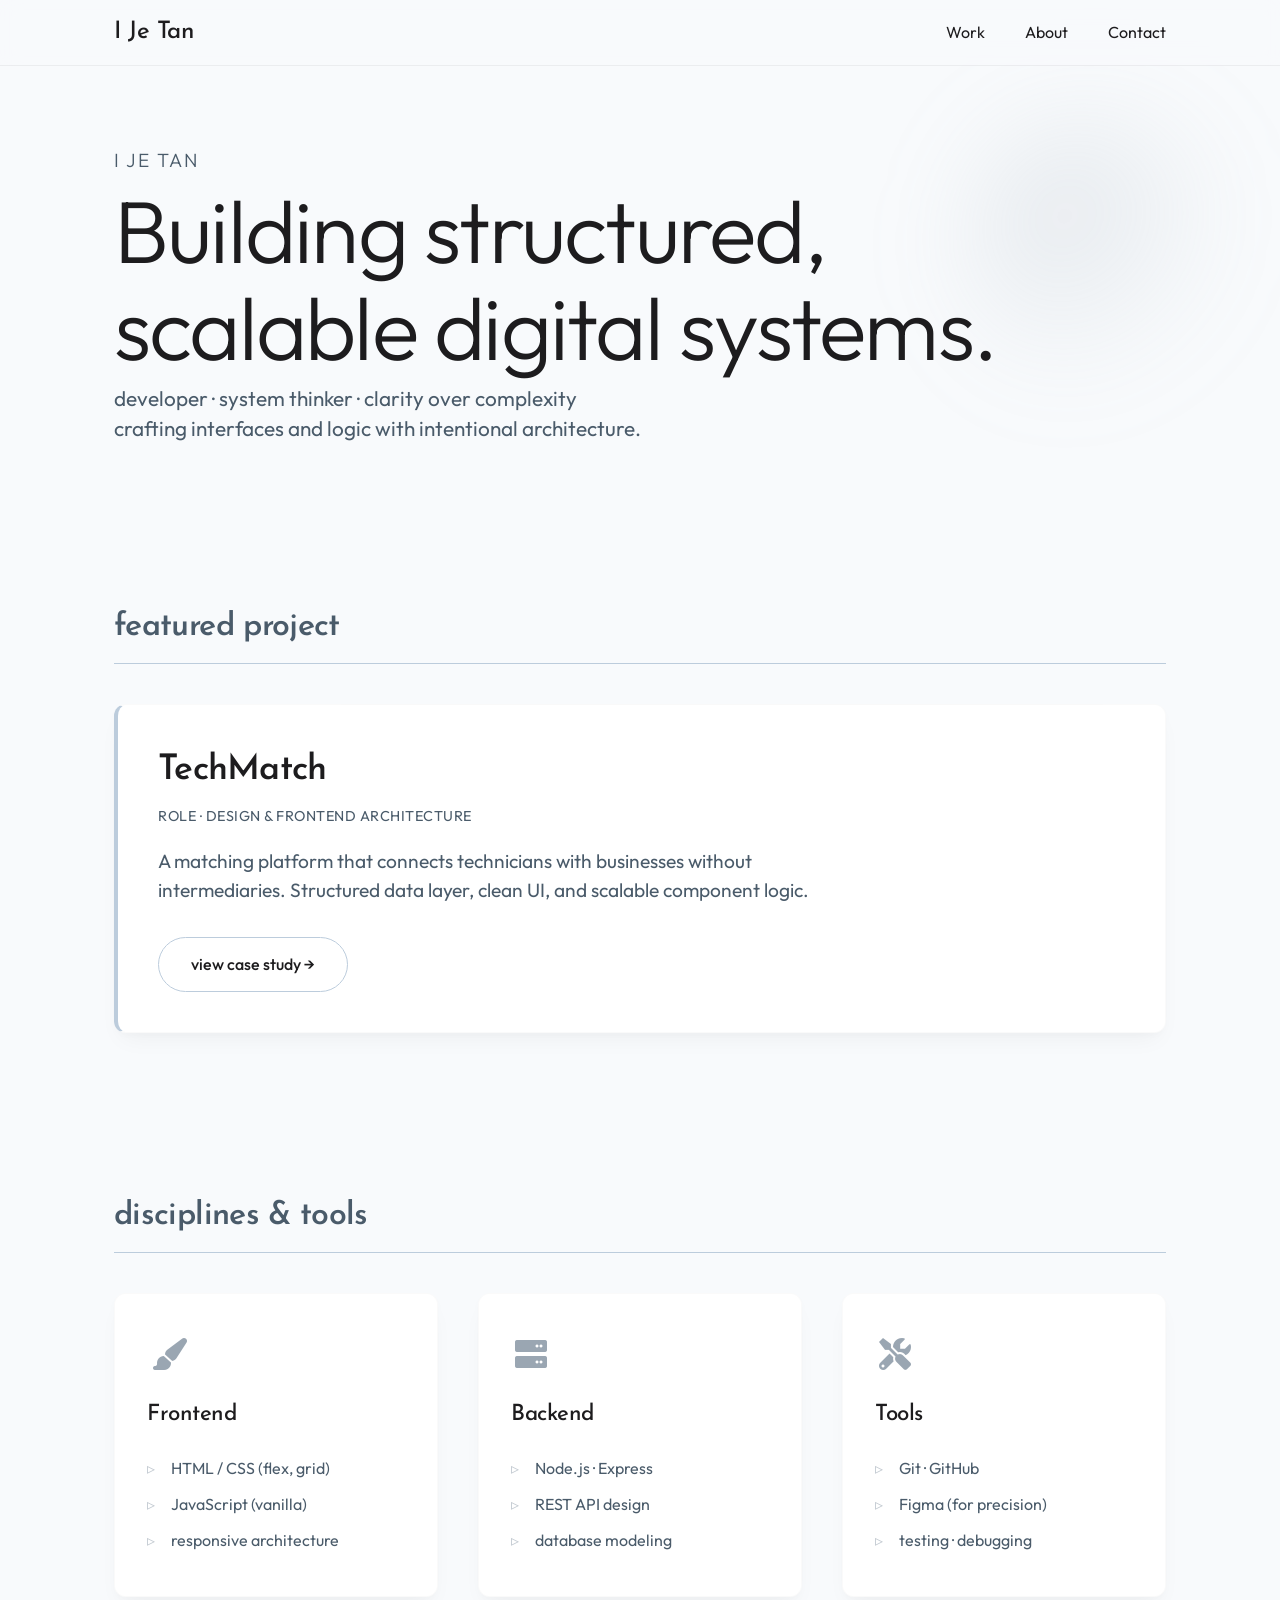
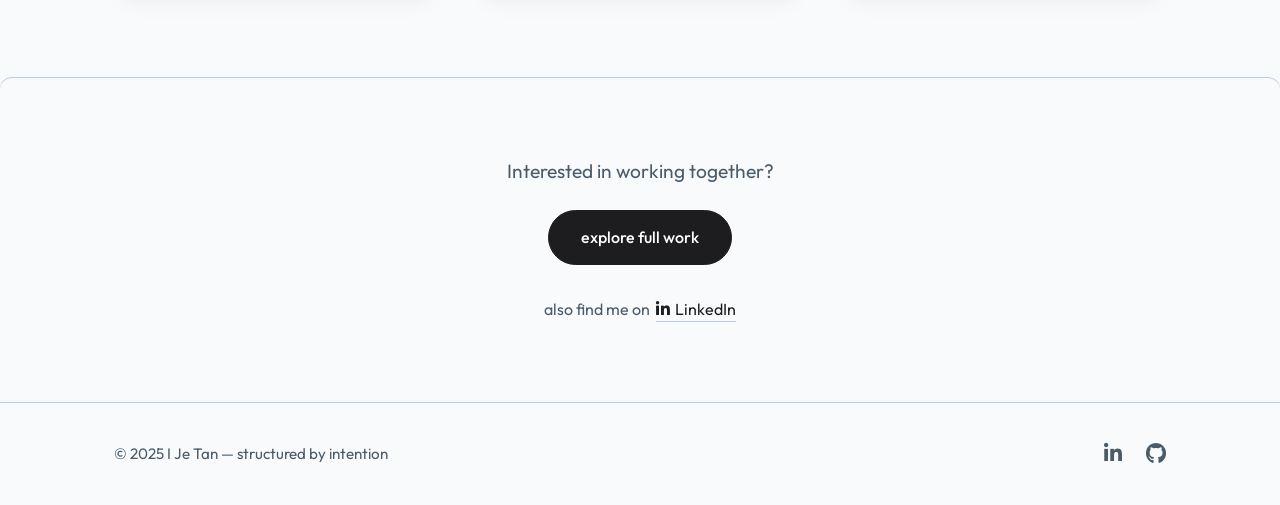
==== commit b9a4d607: "techmatch update" ====
--- a/index.html
+++ b/index.html
@@ -69,7 +69,7 @@
         <div class="project-card interactive-card featured-project-card">
           <h3 class="project-name">TechMatch</h3>
           <p class="project-role">role · design & frontend architecture</p>
-          <p class="project-description">A matching platform that connects developers with tech opportunities based on stack affinity. Structured data layer, clean UI, and scalable component logic.</p>
+          <p class="project-description">A matching platform that connects technicians with businesses without intermediaries. Structured data layer, clean UI, and scalable component logic.</p>
           <a href="pages/projects.html" class="button subtle-button arrow-button">view case study <span class="arrow-icon">→</span></a>
           <span class="card-underline"></span>
         </div>
